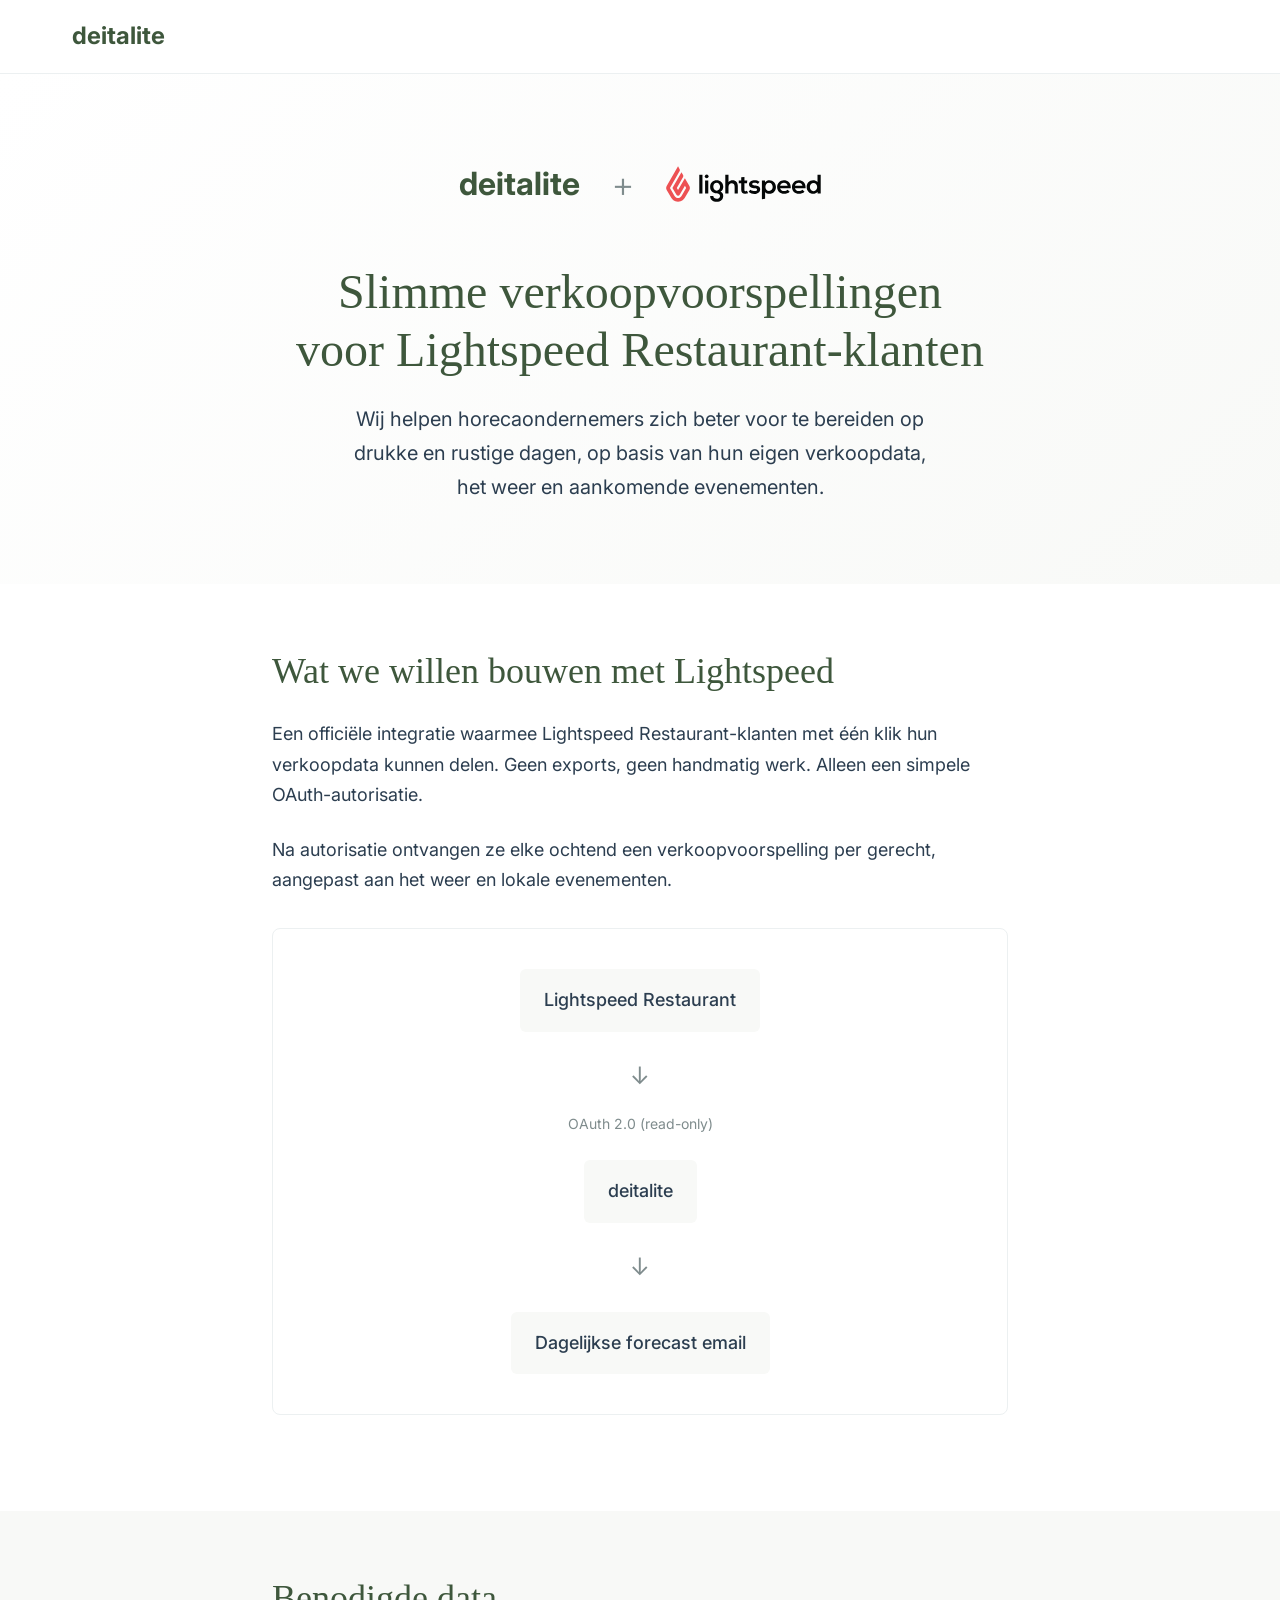
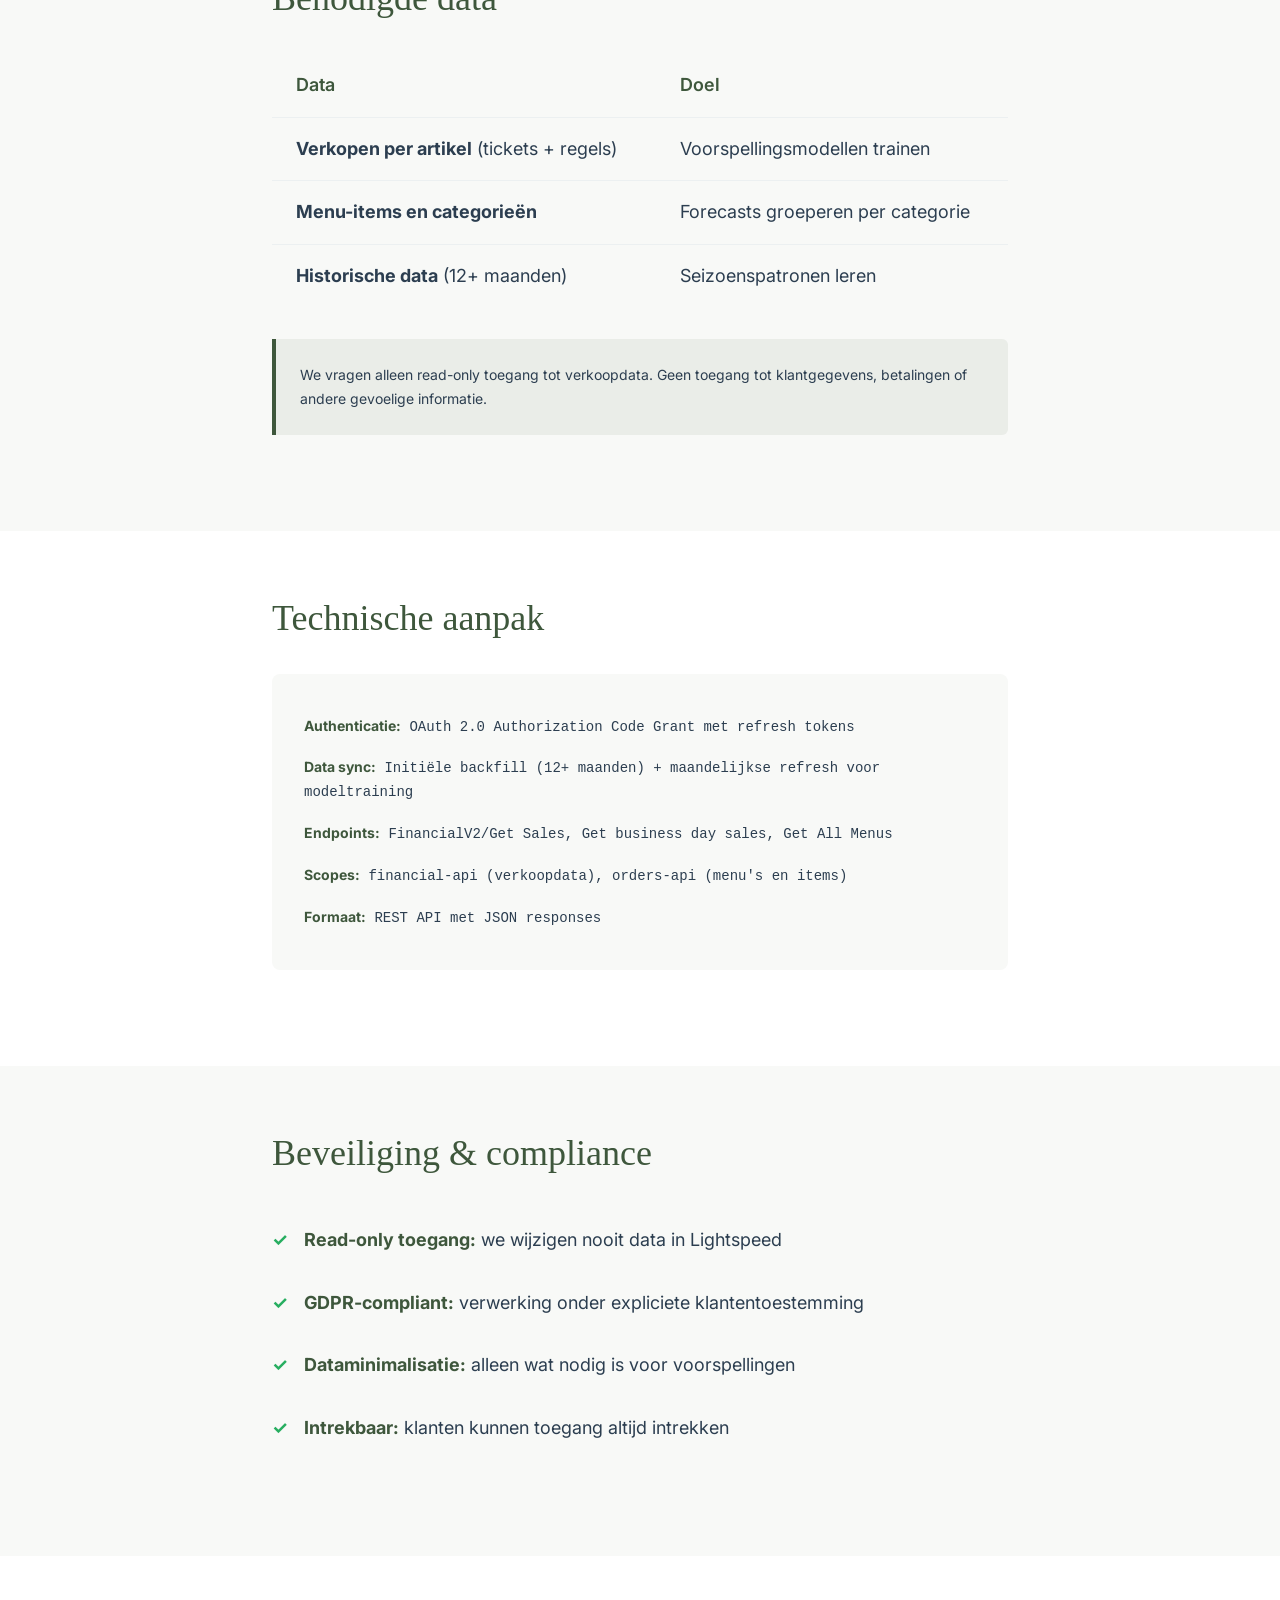
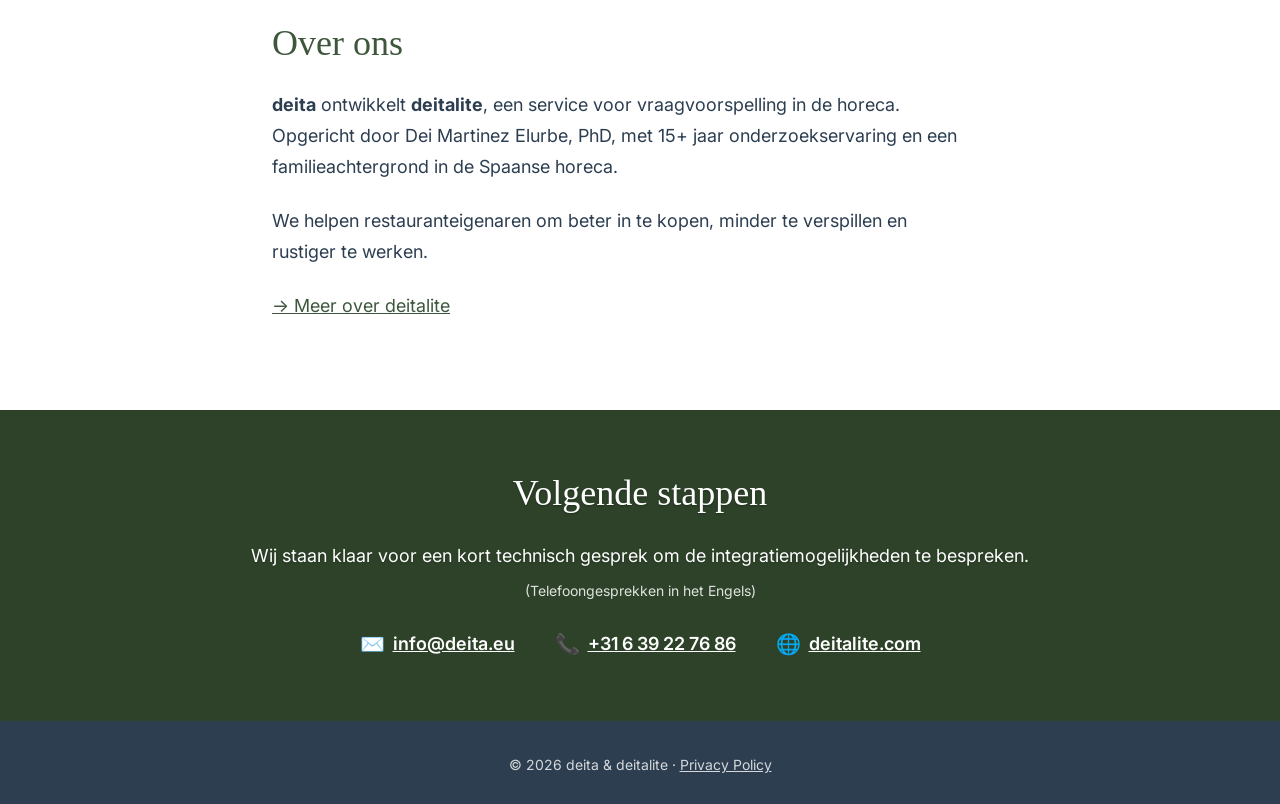
==== partners/lightspeed/index.html @ 1e38c245 "Add Plausible Analytics, remove Google Analytics and cookie banner Replace GA4 with cookie-free Plau" ====
<!DOCTYPE html>
<html lang="nl">
<head>
  <meta charset="UTF-8">
  <meta name="viewport" content="width=device-width, initial-scale=1.0">
  <title>deitalite + Lightspeed | Slimme verkoopvoorspellingen</title>
  <meta name="description" content="deitalite wil een officiële integratie bouwen voor Lightspeed Restaurant-klanten. Dagelijkse verkoopvoorspellingen per gerecht, aangepast aan weer en evenementen.">

  <!-- Open Graph -->
  <meta property="og:title" content="deitalite + Lightspeed | Slimme verkoopvoorspellingen">
  <meta property="og:description" content="Dagelijkse verkoopvoorspellingen voor Lightspeed Restaurant-klanten. Read-only integratie via OAuth 2.0.">
  <meta property="og:url" content="https://deitalite.com/partners/lightspeed">
  <meta property="og:type" content="website">

  <!-- Canonical URL -->
  <link rel="canonical" href="https://deitalite.com/partners/lightspeed">

  <!-- Favicon -->
  <link rel="icon" href="../../assets/images/favicon.ico">

  <!-- Fonts -->
  <link rel="preconnect" href="https://fonts.googleapis.com">
  <link rel="preconnect" href="https://fonts.gstatic.com" crossorigin>
  <link href="https://fonts.googleapis.com/css2?family=Inter:wght@400;600;700&display=swap" rel="stylesheet">

  <!-- Styles -->
  <link rel="stylesheet" href="../../css/main.css">

  <style>
    /* Partner page specific styles */
    .partner-hero {
      background: linear-gradient(135deg, var(--color-white) 0%, var(--color-off-white) 100%);
      padding: var(--spacing-3xl) 0;
      text-align: center;
    }

    .partner-logos {
      display: flex;
      align-items: center;
      justify-content: center;
      gap: var(--spacing-lg);
      margin-bottom: var(--spacing-xl);
      flex-wrap: wrap;
    }

    .partner-logo {
      display: flex;
      align-items: center;
    }

    .partner-logo.deitalite {
      font-size: 32px;
      font-weight: 700;
      color: var(--color-brand-green);
    }

    .partner-logo.lightspeed img {
      height: 36px;
      width: auto;
    }

    .partner-plus {
      font-size: 36px;
      color: var(--color-gray-medium);
      font-weight: 300;
    }

    .partner-hero h1 {
      max-width: 700px;
      margin: 0 auto var(--spacing-md);
    }

    .partner-hero .hero-subheadline {
      max-width: 600px;
      margin: 0 auto;
    }

    /* Partner sections */
    .partner-section {
      padding: var(--spacing-2xl) 0;
    }

    .partner-section:nth-child(even) {
      background-color: var(--color-off-white);
    }

    .partner-section h2 {
      text-align: left;
      margin-bottom: var(--spacing-md);
    }

    .partner-section p {
      margin-bottom: var(--spacing-md);
    }

    /* Flow diagram */
    .flow-diagram {
      background: var(--color-white);
      border: 1px solid var(--color-gray-light);
      border-radius: var(--radius-md);
      padding: var(--spacing-lg);
      margin: var(--spacing-lg) 0;
      text-align: center;
    }

    .flow-step {
      display: inline-flex;
      align-items: center;
      gap: var(--spacing-sm);
      padding: var(--spacing-sm) var(--spacing-md);
      background: var(--color-off-white);
      border-radius: var(--radius-sm);
      font-weight: 500;
      margin: var(--spacing-xs);
    }

    .flow-arrow {
      font-size: 24px;
      color: var(--color-gray-medium);
      display: block;
      margin: var(--spacing-sm) 0;
    }

    /* Data table */
    .data-table {
      width: 100%;
      border-collapse: collapse;
      margin: var(--spacing-lg) 0;
    }

    .data-table th,
    .data-table td {
      padding: var(--spacing-sm) var(--spacing-md);
      text-align: left;
      border-bottom: 1px solid var(--color-gray-light);
    }

    .data-table th {
      background: var(--color-off-white);
      font-weight: 600;
      color: var(--color-brand-green);
    }

    .data-table tr:last-child td {
      border-bottom: none;
    }

    /* Security list */
    .security-list {
      list-style: none;
      padding: 0;
      margin: var(--spacing-lg) 0;
    }

    .security-list li {
      padding: var(--spacing-sm) 0;
      padding-left: var(--spacing-lg);
      position: relative;
    }

    .security-list li::before {
      content: "✓";
      position: absolute;
      left: 0;
      color: var(--color-success);
      font-weight: 700;
    }

    .security-list strong {
      color: var(--color-brand-green);
    }

    /* Tech specs */
    .tech-specs {
      background: var(--color-off-white);
      border-radius: var(--radius-md);
      padding: var(--spacing-lg);
      margin: var(--spacing-lg) 0;
    }

    .tech-specs ul {
      list-style: none;
      padding: 0;
      margin: 0;
    }

    .tech-specs li {
      padding: var(--spacing-xs) 0;
      font-family: 'Monaco', 'Menlo', monospace;
      font-size: var(--font-size-small);
    }

    .tech-specs li strong {
      color: var(--color-brand-green);
      font-family: var(--font-family);
    }

    /* Note box */
    .note-box {
      background: rgba(62, 87, 60, 0.08);
      border-left: 4px solid var(--color-brand-green);
      padding: var(--spacing-md);
      border-radius: 0 var(--radius-sm) var(--radius-sm) 0;
      margin: var(--spacing-lg) 0;
    }

    .note-box p {
      margin: 0;
      font-size: var(--font-size-small);
      color: var(--color-dark-text);
    }

    /* About section */
    .about-text {
      max-width: 700px;
    }

    .about-link {
      color: var(--color-brand-green);
      text-decoration: underline;
    }

    /* Contact section */
    .contact-section {
      background-color: var(--color-brand-green);
      color: #ffffff !important;
      text-align: center;
      padding: var(--spacing-2xl) 0;
    }

    .contact-section h2 {
      color: #ffffff !important;
      text-align: center;
    }

    .contact-section p {
      color: #ffffff !important;
    }

    .contact-details {
      display: flex;
      justify-content: center;
      gap: var(--spacing-xl);
      flex-wrap: wrap;
      margin-top: var(--spacing-lg);
    }

    .contact-item {
      display: flex;
      align-items: center;
      gap: var(--spacing-sm);
      color: #ffffff !important;
      font-size: var(--font-size-body);
      font-weight: 500;
    }

    .contact-item a {
      color: #ffffff !important;
      text-decoration: underline;
      font-weight: 600;
    }

    .contact-icon {
      font-size: 20px;
    }

    /* Simple header for partner pages */
    .partner-header {
      background-color: var(--color-white);
      border-bottom: 1px solid var(--color-gray-light);
      padding: var(--spacing-sm) 0;
    }

    .partner-header .container {
      display: flex;
      justify-content: space-between;
      align-items: center;
    }

    .partner-header .logo {
      font-size: 24px;
      font-weight: 700;
      color: var(--color-brand-green);
      text-decoration: none;
    }

    /* Footer simplified */
    .partner-footer {
      background-color: var(--color-footer-dark);
      color: var(--color-white);
      padding: var(--spacing-lg) 0;
      text-align: center;
    }

    .partner-footer p {
      margin: 0;
      font-size: var(--font-size-small);
      opacity: 0.8;
    }

    .partner-footer a {
      color: var(--color-white);
      text-decoration: underline;
    }

    /* Mobile responsive */
    @media (max-width: 768px) {
      .partner-logos {
        flex-direction: column;
        gap: var(--spacing-sm);
      }

      .partner-plus {
        transform: rotate(90deg);
      }

      .contact-details {
        flex-direction: column;
        gap: var(--spacing-md);
      }

      .data-table {
        font-size: var(--font-size-small);
      }

      .data-table th,
      .data-table td {
        padding: var(--spacing-xs) var(--spacing-sm);
      }
    }
  </style>

  <!-- Privacy-friendly analytics by Plausible -->
  <script async src="https://plausible.io/js/pa-65TSuSNlhsvQWSmN3Vd-s.js"></script>
  <script>
    window.plausible=window.plausible||function(){(plausible.q=plausible.q||[]).push(arguments)},plausible.init=plausible.init||function(i){plausible.o=i||{}};
    plausible.init()
  </script>
</head>
<body>

  <!-- Simple Header -->
  <header class="partner-header">
    <div class="container">
      <a href="https://deitalite.com" class="logo">deitalite</a>
    </div>
  </header>

  <!-- Hero Section -->
  <section class="partner-hero">
    <div class="container">
      <div class="partner-logos">
        <span class="partner-logo deitalite">deitalite</span>
        <span class="partner-plus">+</span>
        <span class="partner-logo lightspeed">
          <img src="lightspeed-logo.svg" alt="Lightspeed" />
        </span>
      </div>
      <h1>Slimme verkoopvoorspellingen voor Lightspeed Restaurant-klanten</h1>
      <p class="hero-subheadline">Wij helpen horecaondernemers zich beter voor te bereiden op drukke en rustige dagen, op basis van hun eigen verkoopdata, het weer en aankomende evenementen.</p>
    </div>
  </section>

  <!-- Section 1: What we want to build -->
  <section class="partner-section">
    <div class="container-narrow" style="text-align: left;">
      <h2>Wat we willen bouwen met Lightspeed</h2>
      <p>Een officiële integratie waarmee Lightspeed Restaurant-klanten met één klik hun verkoopdata kunnen delen. Geen exports, geen handmatig werk. Alleen een simpele OAuth-autorisatie.</p>
      <p>Na autorisatie ontvangen ze elke ochtend een verkoopvoorspelling per gerecht, aangepast aan het weer en lokale evenementen.</p>

      <div class="flow-diagram">
        <div class="flow-step">Lightspeed Restaurant</div>
        <div class="flow-arrow">↓</div>
        <div style="font-size: var(--font-size-small); color: var(--color-gray-medium); margin-bottom: var(--spacing-sm);">OAuth 2.0 (read-only)</div>
        <div class="flow-step">deitalite</div>
        <div class="flow-arrow">↓</div>
        <div class="flow-step">Dagelijkse forecast email</div>
      </div>
    </div>
  </section>

  <!-- Section 2: Data needed -->
  <section class="partner-section">
    <div class="container-narrow" style="text-align: left;">
      <h2>Benodigde data</h2>

      <table class="data-table">
        <thead>
          <tr>
            <th>Data</th>
            <th>Doel</th>
          </tr>
        </thead>
        <tbody>
          <tr>
            <td><strong>Verkopen per artikel</strong> (tickets + regels)</td>
            <td>Voorspellingsmodellen trainen</td>
          </tr>
          <tr>
            <td><strong>Menu-items en categorieën</strong></td>
            <td>Forecasts groeperen per categorie</td>
          </tr>
          <tr>
            <td><strong>Historische data</strong> (12+ maanden)</td>
            <td>Seizoenspatronen leren</td>
          </tr>
        </tbody>
      </table>

      <div class="note-box">
        <p>We vragen alleen read-only toegang tot verkoopdata. Geen toegang tot klantgegevens, betalingen of andere gevoelige informatie.</p>
      </div>
    </div>
  </section>

  <!-- Section 3: Technical specs -->
  <section class="partner-section">
    <div class="container-narrow" style="text-align: left;">
      <h2>Technische aanpak</h2>

      <div class="tech-specs">
        <ul>
          <li><strong>Authenticatie:</strong> OAuth 2.0 Authorization Code Grant met refresh tokens</li>
          <li><strong>Data sync:</strong> Initiële backfill (12+ maanden) + maandelijkse refresh voor modeltraining</li>
          <li><strong>Endpoints:</strong> <code>FinancialV2/Get Sales</code>, <code>Get business day sales</code>, <code>Get All Menus</code></li>
          <li><strong>Scopes:</strong> <code>financial-api</code> (verkoopdata), <code>orders-api</code> (menu's en items)</li>
          <li><strong>Formaat:</strong> REST API met JSON responses</li>
        </ul>
      </div>
    </div>
  </section>

  <!-- Section 4: Security -->
  <section class="partner-section">
    <div class="container-narrow" style="text-align: left;">
      <h2>Beveiliging & compliance</h2>

      <ul class="security-list">
        <li><strong>Read-only toegang:</strong> we wijzigen nooit data in Lightspeed</li>
        <li><strong>GDPR-compliant:</strong> verwerking onder expliciete klantentoestemming</li>
        <li><strong>Dataminimalisatie:</strong> alleen wat nodig is voor voorspellingen</li>
        <li><strong>Intrekbaar:</strong> klanten kunnen toegang altijd intrekken</li>
      </ul>
    </div>
  </section>

  <!-- Section 5: About -->
  <section class="partner-section">
    <div class="container-narrow" style="text-align: left;">
      <h2>Over ons</h2>
      <div class="about-text">
        <p><strong>deita</strong> ontwikkelt <strong>deitalite</strong>, een service voor vraagvoorspelling in de horeca. Opgericht door Dei Martinez Elurbe, PhD, met 15+ jaar onderzoekservaring en een familieachtergrond in de Spaanse horeca.</p>
        <p>We helpen restauranteigenaren om beter in te kopen, minder te verspillen en rustiger te werken.</p>
        <p><a href="https://deitalite.com" class="about-link">→ Meer over deitalite</a></p>
      </div>
    </div>
  </section>

  <!-- Section 6: Contact CTA -->
  <section style="background-color: #2d4229; padding: 60px 0; text-align: center;">
    <div class="container">
      <h2 style="color: white; text-shadow: 0 1px 2px rgba(0,0,0,0.3);">Volgende stappen</h2>
      <p style="color: white; text-shadow: 0 1px 2px rgba(0,0,0,0.2);">Wij staan klaar voor een kort technisch gesprek om de integratiemogelijkheden te bespreken.</p>
      <p style="color: rgba(255,255,255,0.85); font-size: 14px; margin-top: 8px;">(Telefoongesprekken in het Engels)</p>

      <div style="display: flex; justify-content: center; gap: 40px; flex-wrap: wrap; margin-top: 24px;">
        <div style="display: flex; align-items: center; gap: 8px;">
          <span style="font-size: 20px;">✉️</span>
          <a href="mailto:info@deita.eu" style="color: white; text-decoration: underline; font-weight: 600;">info@deita.eu</a>
        </div>
        <div style="display: flex; align-items: center; gap: 8px;">
          <span style="font-size: 20px;">📞</span>
          <a href="tel:+31639227686" style="color: white; text-decoration: underline; font-weight: 600;">+31 6 39 22 76 86</a>
        </div>
        <div style="display: flex; align-items: center; gap: 8px;">
          <span style="font-size: 20px;">🌐</span>
          <a href="https://deitalite.com" style="color: white; text-decoration: underline; font-weight: 600;">deitalite.com</a>
        </div>
      </div>
    </div>
  </section>

  <!-- Simple Footer -->
  <footer class="partner-footer">
    <div class="container">
      <p>&copy; 2026 deita & deitalite · <a href="https://deitalite.com/privacy.html">Privacy Policy</a></p>
    </div>
  </footer>

  <!-- Cloudflare Web Analytics --><script defer src='https://static.cloudflareinsights.com/beacon.min.js' data-cf-beacon='{"token": "adcffdc99c6c44a7838d795c1246704c"}'></script><!-- End Cloudflare Web Analytics -->
</body>
</html>
---- css/main.css ----
/* ===================================
   Deitalite Landing Page Styles
   ================================= */

/* 1. CSS Variables (Design Tokens) */
:root {
  /* Colors */
  --color-brand-green: #3e573c;
  --color-brand-green-light: rgba(62, 87, 60, 0.08);
  --color-accent-gold: #c9a961;
  --color-accent-gold-light: rgba(201, 169, 97, 0.12);
  --color-white: #ffffff;
  --color-off-white: #f8f9f7;
  --color-success: #27AE60;
  --color-orange: #e67e22;
  --color-blue: #3498DB;
  --color-dark-text: #2c3e50;
  --color-gray-medium: #7f8c8d;
  --color-gray-light: #ecf0f1;
  --color-footer-dark: #2c3e50;

  /* Typography */
  --font-family: 'Inter', 'Helvetica Neue', Arial, sans-serif;
  --font-family-serif: 'Playfair Display', Georgia, serif;
  --font-size-h1: 48px;
  --font-size-h2: 36px;
  --font-size-h3: 24px;
  --font-size-body: 18px;
  --font-size-body-large: 20px;
  --font-size-small: 14px;

  /* Spacing */
  --spacing-xs: 8px;
  --spacing-sm: 16px;
  --spacing-md: 24px;
  --spacing-lg: 32px;
  --spacing-xl: 48px;
  --spacing-2xl: 64px;
  --spacing-3xl: 80px;

  /* Layout */
  --container-max-width: 1200px;
  --container-narrow: 800px;

  /* Border radius */
  --radius-sm: 6px;
  --radius-md: 8px;

  /* Shadows */
  --shadow-card: 0 2px 8px rgba(0,0,0,0.08);
  --shadow-button: 0 4px 12px rgba(62, 87, 60, 0.25);
}

/* 2. CSS Reset */
*, *::before, *::after {
  box-sizing: border-box;
  margin: 0;
  padding: 0;
}

html {
  scroll-behavior: smooth;
}

body {
  font-family: var(--font-family);
  font-size: var(--font-size-body);
  line-height: 1.7;
  color: var(--color-dark-text);
  background-color: var(--color-white);
}

img {
  max-width: 100%;
  height: auto;
  display: block;
}

a {
  text-decoration: none;
  color: inherit;
}

ul {
  list-style: none;
}

/* 3. Typography */
h1, h2, h3, h4 {
  line-height: 1.3;
  font-weight: 700;
  color: var(--color-brand-green);
}

h1, h2 {
  font-family: var(--font-family-serif);
  font-weight: 400;
}

h1 {
  font-size: var(--font-size-h1);
  line-height: 1.2;
}

h2 {
  font-size: var(--font-size-h2);
  margin-bottom: var(--spacing-md);
  text-align: center;
}

h3 {
  font-size: var(--font-size-h3);
  margin-bottom: var(--spacing-sm);
}

/* 4. Layout Utilities */
.container {
  max-width: var(--container-max-width);
  margin: 0 auto;
  padding: 0 var(--spacing-lg);
}

.container-narrow {
  max-width: var(--container-narrow);
  margin: 0 auto;
  padding: 0 var(--spacing-lg);
  text-align: center;
}

section {
  padding: var(--spacing-3xl) 0;
}

section:nth-child(even) {
  background-color: var(--color-off-white);
}

/* 5. Buttons */
.btn-primary {
  display: inline-block;
  background-color: var(--color-brand-green);
  color: var(--color-white);
  font-size: var(--font-size-body);
  font-weight: 600;
  padding: var(--spacing-sm) var(--spacing-lg);
  border-radius: var(--radius-sm);
  border: none;
  cursor: pointer;
  box-shadow: var(--shadow-button);
  transition: all 0.3s ease;
}

.btn-primary:hover {
  background-color: #2e4329;
  transform: scale(1.02);
}

.btn-secondary {
  display: inline-block;
  background-color: var(--color-gray-light);
  color: var(--color-dark-text);
  font-size: var(--font-size-body);
  font-weight: 600;
  padding: 14px 28px;
  border-radius: var(--radius-md);
  text-decoration: none;
  cursor: pointer;
  border: 2px solid var(--color-gray-medium);
  transition: all 0.3s ease;
}

.btn-secondary:hover {
  background-color: var(--color-white);
  border-color: var(--color-brand-green);
  color: var(--color-brand-green);
  transform: scale(1.02);
}

.btn-large {
  font-size: 20px;
  padding: 18px 36px;
}

.btn-xlarge {
  font-size: 22px;
  padding: 20px 40px;
}

/* 6. Header (Sticky) */
#header {
  position: sticky;
  top: 0;
  background-color: var(--color-white);
  border-bottom: 1px solid var(--color-gray-light);
  padding: var(--spacing-sm) 0;
  z-index: 1000;
}

#header .container {
  display: flex;
  justify-content: space-between;
  align-items: center;
}

.logo {
  font-size: 24px;
  font-weight: 700;
  color: var(--color-brand-green);
  display: flex;
  align-items: center;
  gap: 8px;
}

.logo-icon {
  height: 42px;
  width: auto;
}

/* 6.5. Header Right Section (Language + CTA) */
.header-right {
  display: flex;
  align-items: center;
  gap: var(--spacing-sm);
}

.header-link {
  color: var(--color-gray-medium);
  font-size: var(--font-size-small);
  font-weight: 500;
  text-decoration: none;
  padding: 8px 12px;
  border-radius: var(--radius-sm);
  transition: color 0.2s ease, background-color 0.2s ease;
}

.header-link:hover {
  color: var(--color-brand-green);
  background-color: var(--color-off-white);
}

/* Start page specific styles */
#start-hero .hero-subheadline {
  margin-top: var(--spacing-md);
  margin-bottom: var(--spacing-md);
  color: var(--color-gray-medium);
  font-size: var(--font-size-body-large);
}

.start-badge {
  display: inline-block;
  margin-top: var(--spacing-sm);
  padding: 6px 12px;
  border-radius: 999px;
  background-color: var(--color-gray-light);
  color: var(--color-dark-text);
  font-size: var(--font-size-small);
}

.start-grid {
  display: grid;
  grid-template-columns: repeat(2, minmax(0, 1fr));
  gap: var(--spacing-lg);
  align-items: flex-start;
}

.start-card {
  background-color: var(--color-white);
  border-radius: var(--radius-md);
  padding: var(--spacing-lg);
  box-shadow: var(--shadow-card);
  text-align: left;
}

.start-card h2 {
  text-align: left;
  margin-bottom: var(--spacing-sm);
}

.start-list {
  list-style: disc;
  padding-left: var(--spacing-lg);
  color: var(--color-dark-text);
}

.start-list li {
  margin-bottom: var(--spacing-sm);
}

#start-steps .steps-grid {
  margin-top: var(--spacing-lg);
}

.start-note {
  margin-top: var(--spacing-lg);
  color: var(--color-gray-medium);
}

#start-steps .hero-cta-buttons {
  justify-content: center;
  margin-top: var(--spacing-lg);
}

/* Cookie / consent banner */
.cookie-banner {
  position: fixed;
  bottom: 0;
  left: 0;
  right: 0;
  background-color: var(--color-white);
  border-top: 1px solid var(--color-gray-light);
  box-shadow: 0 -2px 8px rgba(0,0,0,0.05);
  padding: var(--spacing-sm) 0;
  z-index: 2000;
  display: none;
}

.cookie-banner.visible {
  display: block;
}

.cookie-banner-inner {
  display: flex;
  align-items: center;
  justify-content: space-between;
  gap: var(--spacing-md);
  flex-wrap: wrap;
}

.cookie-message {
  font-size: var(--font-size-small);
  color: var(--color-gray-medium);
  text-align: left;
}

.cookie-message a {
  color: var(--color-blue);
  text-decoration: underline;
}

.cookie-actions {
  display: flex;
  gap: var(--spacing-sm);
  flex-wrap: wrap;
}

.btn-small {
  font-size: var(--font-size-small);
  padding: 8px 16px;
}

@media (max-width: 768px) {
  .cookie-banner-inner {
    align-items: flex-start;
  }
}

@media (max-width: 768px) {
  .start-grid {
    grid-template-columns: 1fr;
  }
}

/* Language Selector */
.language-selector {
  position: relative;
  display: inline-block;
}

.lang-button {
  display: flex;
  align-items: center;
  gap: 6px;
  padding: 8px 12px;
  background-color: transparent;
  border: 1px solid var(--color-gray-light);
  border-radius: var(--radius-sm);
  cursor: pointer;
  font-family: var(--font-family);
  font-size: var(--font-size-small);
  color: var(--color-dark-text);
  transition: all 0.2s ease;
}

.lang-button:hover {
  border-color: var(--color-brand-green);
  background-color: var(--color-off-white);
}

.lang-icon {
  width: 18px;
  height: 18px;
  color: var(--color-gray-medium);
}

.chevron-icon {
  width: 16px;
  height: 16px;
  color: var(--color-gray-medium);
  transition: transform 0.2s ease;
}

.language-selector.open .chevron-icon {
  transform: rotate(180deg);
}

#current-lang {
  font-weight: 500;
}

/* Language Dropdown */
.lang-dropdown {
  position: absolute;
  top: calc(100% + 8px);
  right: 0;
  background-color: var(--color-white);
  border: 1px solid var(--color-gray-light);
  border-radius: var(--radius-md);
  box-shadow: var(--shadow-card);
  min-width: 180px;
  opacity: 0;
  visibility: hidden;
  transform: translateY(-10px);
  transition: all 0.2s ease;
  z-index: 1001;
}

.language-selector.open .lang-dropdown {
  opacity: 1;
  visibility: visible;
  transform: translateY(0);
}

.lang-option {
  display: flex;
  align-items: center;
  gap: 10px;
  padding: 12px 16px;
  cursor: pointer;
  transition: background-color 0.2s ease;
  font-size: var(--font-size-small);
}

.lang-option:first-child {
  border-radius: var(--radius-md) var(--radius-md) 0 0;
}

.lang-option:last-child {
  border-radius: 0 0 var(--radius-md) var(--radius-md);
}

.lang-option:hover {
  background-color: var(--color-off-white);
}

.lang-option.active {
  background-color: var(--color-off-white);
  font-weight: 600;
  color: var(--color-brand-green);
}

.lang-flag {
  font-size: 20px;
  line-height: 1;
}

.lang-name {
  flex: 1;
}

/* Mobile adjustments for language selector */
@media (max-width: 768px) {
  .header-right {
    gap: 8px;
  }

  .header-link {
    display: none;
  }

  .lang-button {
    padding: 6px 10px;
    font-size: 12px;
  }

  .lang-icon {
    width: 16px;
    height: 16px;
  }

  #current-lang {
    display: none;
  }

  .lang-dropdown {
    right: 0;
    left: auto;
  }
}

/* Proof section */
.proof-subtitle {
  text-align: center;
  color: var(--color-gray-medium);
  margin-bottom: var(--spacing-xl);
}

.proof-callouts {
  display: grid;
  grid-template-columns: repeat(3, 1fr);
  gap: var(--spacing-lg);
  margin-top: var(--spacing-xl);
}

.proof-callout {
  text-align: center;
}

.proof-callout-icon {
  font-size: 32px;
  margin-bottom: var(--spacing-xs);
}

.proof-callout h4 {
  margin-bottom: var(--spacing-xs);
}

.proof-callout p {
  color: var(--color-gray-medium);
  font-size: var(--font-size-small);
  text-align: left;
}

.demo-form-container {
  margin-top: var(--spacing-xl);
  text-align: center;
}

.demo-form-title {
  margin-bottom: var(--spacing-sm);
  color: var(--color-dark-text);
  font-weight: 600;
}

.demo-form-subtitle {
  margin-bottom: var(--spacing-md);
  color: var(--color-gray-medium);
  font-size: var(--font-size-small);
}

.demo-form {
  display: flex;
  gap: var(--spacing-sm);
  justify-content: center;
  flex-wrap: wrap;
  max-width: 500px;
  margin: 0 auto;
}

.demo-form-input {
  flex: 1;
  min-width: 250px;
  padding: 14px 18px;
  border: 2px solid var(--color-gray-light);
  border-radius: var(--radius-md);
  font-size: var(--font-size-body);
  font-family: var(--font-family);
}

.demo-form-message {
  text-align: center;
  max-width: 500px;
  margin: 0 auto;
}

.demo-form-message p {
  color: var(--color-brand-green);
  font-weight: 600;
}

/* 7. USP Banner */
#usp-banner {
  background-color: var(--color-brand-green);
  color: var(--color-white);
  padding: var(--spacing-sm) 0;
  border-bottom: 2px solid rgba(0, 0, 0, 0.1);
}

.usp-items {
  display: flex;
  justify-content: center;
  align-items: center;
  gap: var(--spacing-xl);
  flex-wrap: wrap;
}

.usp-item {
  display: flex;
  align-items: center;
  gap: var(--spacing-xs);
  font-size: var(--font-size-small);
  font-weight: 500;
}

.usp-icon {
  font-size: 16px;
  color: var(--color-white);
}

/* 8. Hero Section */
#hero {
  background: linear-gradient(135deg, var(--color-white) 0%, #f3f6f2 50%, var(--color-off-white) 100%);
  padding: var(--spacing-2xl) 0;
}

#hero .container {
  display: flex;
  flex-direction: row;
  align-items: flex-start;
  gap: var(--spacing-2xl);
}

.hero-content {
  flex: 1;
  max-width: 540px;
}

.hero-visual {
  flex: 0 0 auto;
  width: 420px;
}

.hero-content h1 {
  margin-bottom: var(--spacing-md);
}

.hero-subheadline {
  font-size: var(--font-size-body-large);
  margin-bottom: var(--spacing-lg);
  color: var(--color-dark-text);
}

.hero-benefits {
  list-style: none;
  margin: var(--spacing-lg) 0;
  padding: 0;
}

.hero-benefits li {
  font-size: var(--font-size-body);
  color: var(--color-dark-text);
  margin-bottom: var(--spacing-sm);
  padding-left: var(--spacing-lg);
  position: relative;
}

.hero-benefits li::before {
  content: "✓";
  position: absolute;
  left: 0;
  color: var(--color-success);
  font-weight: 700;
  font-size: 20px;
}

.hero-cta-buttons {
  display: flex;
  gap: var(--spacing-md);
  margin-bottom: var(--spacing-sm);
}

.hero-trust-signal {
  font-size: var(--font-size-small);
  color: var(--color-gray-medium);
  margin-top: var(--spacing-sm);
  background-color: var(--color-accent-gold-light);
  padding: var(--spacing-xs) var(--spacing-sm);
  border-radius: var(--radius-sm);
  display: inline-block;
}

.hero-visual img {
  border-radius: var(--radius-md);
  box-shadow: var(--shadow-card);
  width: 100%;
  max-width: 900px;
}

/* Email Mockup Component */
.email-mockup {
  max-width: 420px;
  font-family: -apple-system, BlinkMacSystemFont, 'Segoe UI', Roboto, Helvetica, Arial, sans-serif;
}

/* Center mockup in proof section, not in hero */
#proof .email-mockup {
  margin: 0 auto;
}

/* Compact mockup for hero */
.email-mockup-compact {
  position: relative;
}

.email-mockup .email-card {
  background: #ffffff;
  border-radius: 16px;
  overflow: hidden;
  box-shadow: 0 25px 50px -12px rgba(0, 0, 0, 0.25);
}

.email-mockup .em-header {
  background: linear-gradient(135deg, #3e573c 0%, #4a6848 100%);
  padding: 16px 20px;
  text-align: center;
}

.email-mockup .em-header h2 {
  font-family: var(--font-family);
  color: #ffffff;
  font-size: 18px;
  font-weight: 600;
  margin: 0 0 4px 0;
}

.email-mockup .em-header .em-date {
  color: rgba(255,255,255,0.85);
  font-size: 12px;
}

/* Forecast Section */
.email-mockup .em-forecast {
  padding: 16px 14px;
  border-bottom: 1px solid #eee;
}

.email-mockup .em-forecast-hint {
  font-size: 9px;
  color: #94a3b8;
  text-align: center;
  margin-bottom: 10px;
}

.email-mockup .em-forecast-grid {
  display: grid;
  grid-template-columns: 1fr 1fr;
  gap: 10px;
}

.email-mockup .em-today {
  background: linear-gradient(135deg, #dcfce7 0%, #bbf7d0 100%);
  border-radius: 10px;
  padding: 14px;
}

.email-mockup .em-label {
  font-size: 10px;
  text-transform: uppercase;
  letter-spacing: 0.8px;
  color: #166534;
  opacity: 0.7;
  margin-bottom: 4px;
}

.email-mockup .em-status {
  font-size: 16px;
  font-weight: 700;
  color: #166534;
  margin-bottom: 2px;
}

.email-mockup .em-amount {
  font-size: 12px;
  color: #166534;
  margin-bottom: 2px;
}

.email-mockup .em-pct {
  font-size: 10px;
  color: #166534;
  opacity: 0.7;
  margin-bottom: 8px;
}

.email-mockup .em-weather {
  display: flex;
  align-items: center;
  gap: 5px;
  font-size: 11px;
  color: #166534;
}

.email-mockup .em-weather-icon {
  font-size: 16px;
}

.email-mockup .em-rain-badge {
  display: inline-block;
  padding: 2px 6px;
  background: rgba(255,255,255,0.6);
  color: #166534;
  font-size: 9px;
  border-radius: 8px;
  margin-left: 4px;
}

.email-mockup .em-event {
  margin-top: 6px;
  font-size: 10px;
  color: #166534;
  opacity: 0.9;
}

.email-mockup .em-secondary {
  display: flex;
  flex-direction: column;
  gap: 6px;
}

.email-mockup .em-small {
  background: #f8fafc;
  border-radius: 8px;
  padding: 10px;
}

.email-mockup .em-small .em-label {
  color: #64748b;
  font-size: 9px;
  margin-bottom: 3px;
}

.email-mockup .em-small .em-status {
  font-size: 13px;
  font-weight: 600;
  color: #334155;
  margin-bottom: 2px;
}

.email-mockup .em-small .em-pct {
  font-size: 10px;
  color: #64748b;
}

.email-mockup .em-small .em-weather {
  color: #64748b;
  font-size: 10px;
  margin-top: 5px;
}

.email-mockup .em-small .em-rain-badge {
  background: #e2e8f0;
  color: #64748b;
}

/* Prep Section */
.email-mockup .em-prep {
  padding: 16px 14px;
  border-bottom: 1px solid #eee;
}

.email-mockup .em-section-title {
  font-size: 11px;
  text-transform: uppercase;
  letter-spacing: 0.8px;
  color: #888;
  margin-bottom: 3px;
}

.email-mockup .em-section-hint {
  font-size: 9px;
  color: #94a3b8;
  margin-bottom: 12px;
}

.email-mockup .em-swatch {
  display: inline-block;
  width: 10px;
  height: 10px;
  border-radius: 2px;
  vertical-align: middle;
}

.email-mockup .em-table {
  width: 100%;
  border-collapse: collapse;
}

.email-mockup .em-cat {
  padding: 6px 0 5px 0;
  border-bottom: 2px solid #e2e8f0;
  font-size: 11px;
  font-weight: 600;
  color: #475569;
}

.email-mockup .em-thead {
  background: #f8fafc;
}

.email-mockup .em-thead td {
  padding: 5px 3px;
  font-size: 9px;
  text-transform: uppercase;
  letter-spacing: 0.4px;
  color: #94a3b8;
  text-align: center;
}

.email-mockup .em-thead td:first-child {
  text-align: left;
  padding-left: 0;
}

.email-mockup .em-thead .em-today-col {
  color: #64748b;
  font-weight: 600;
}

.email-mockup .em-row td {
  padding: 3px;
  border-bottom: 1px solid #f1f5f9;
  font-size: 11px;
}

.email-mockup .em-row td:first-child {
  color: #334155;
  padding-left: 0;
}

.email-mockup .em-row td:not(:first-child) {
  text-align: center;
  white-space: nowrap;
}

.email-mockup .em-cell {
  border-radius: 5px;
  padding: 5px 3px;
}

.email-mockup .em-cell-up {
  background-color: #dcfce7;
}

.email-mockup .em-cell-down {
  background-color: #fee2e2;
}

.email-mockup .em-qty {
  font-weight: 700;
  font-size: 12px;
}

.email-mockup .em-qty-up { color: #166534; }
.email-mockup .em-qty-down { color: #991b1b; }
.email-mockup .em-qty-normal { color: #1e293b; }

.email-mockup .em-range {
  font-size: 9px;
  opacity: 0.7;
}

.email-mockup .em-qty-other {
  font-weight: 500;
  font-size: 11px;
}

.email-mockup .em-qty-other-up { color: #166534; }
.email-mockup .em-qty-other-down { color: #991b1b; }
.email-mockup .em-qty-other-normal { color: #64748b; }

.email-mockup .em-range-light {
  font-size: 8px;
  opacity: 0.6;
}

/* Week Section */
.email-mockup .em-week {
  padding: 14px;
  border-bottom: 1px solid #eee;
}

.email-mockup .em-week-grid {
  display: grid;
  grid-template-columns: repeat(4, 1fr);
  gap: 3px;
  text-align: center;
}

.email-mockup .em-week-day {
  padding: 6px 3px;
}

.email-mockup .em-day-name {
  font-size: 10px;
  color: #888;
  margin-bottom: 3px;
}

.email-mockup .em-day-weather {
  font-size: 14px;
  margin-bottom: 2px;
}

.email-mockup .em-day-temp {
  font-size: 8px;
  color: #666;
  margin-bottom: 2px;
}

.email-mockup .em-day-rain {
  display: inline-block;
  padding: 1px 4px;
  font-size: 7px;
  border-radius: 5px;
  margin-bottom: 3px;
}

.email-mockup .em-day-pct {
  font-size: 11px;
  font-weight: 600;
}

.email-mockup .em-day-pct.up { color: #22c55e; }
.email-mockup .em-day-pct.down { color: #ef4444; }
.email-mockup .em-day-pct.normal { color: #64748b; }

.email-mockup .em-day-event {
  font-size: 8px;
  margin-top: 2px;
}

/* Looking Ahead Section */
.email-mockup .em-lookahead {
  padding: 14px;
  border-bottom: 1px solid #eee;
}

.email-mockup .em-la-week {
  margin-bottom: 10px;
}

.email-mockup .em-la-week:last-child {
  margin-bottom: 0;
}

.email-mockup .em-la-week-label {
  font-size: 9px;
  font-weight: 600;
  color: #666;
  margin-bottom: 4px;
}

.email-mockup .em-la-event {
  font-size: 10px;
  color: #475569;
  margin-bottom: 2px;
  padding-left: 3px;
}

/* Footer */
.email-mockup .em-footer {
  padding: 12px;
  text-align: center;
  background: #fafafa;
}

.email-mockup .em-footer p {
  font-size: 10px;
  color: #999;
  margin: 0;
}

.email-mockup .em-footer a {
  color: #3e573c;
  text-decoration: none;
}

/* 8. Problem Section (Dark statement) */
#problem {
  background: linear-gradient(170deg, #162916 0%, #1e3320 30%, #263f26 55%, #1a2e1a 100%);
  position: relative;
}

#problem::before {
  content: '';
  position: absolute;
  top: 0;
  left: 0;
  right: 0;
  bottom: 0;
  background: radial-gradient(ellipse at 30% 50%, rgba(62, 87, 60, 0.3) 0%, transparent 70%);
  pointer-events: none;
}

#problem .container-narrow {
  position: relative;
  z-index: 1;
}

#problem h2 {
  color: var(--color-white);
}

#problem p {
  color: rgba(255, 255, 255, 0.85);
}

.problem-list {
  list-style: disc;
  padding-left: var(--spacing-lg);
  margin: var(--spacing-md) 0;
  text-align: left;
}

.problem-list li {
  margin-bottom: var(--spacing-sm);
}

.section-cta {
  text-align: center;
  margin-top: var(--spacing-lg);
}

/* 9. How It Works Section */
#how-it-works {
  background-color: var(--color-off-white);
}

.how-subtitle {
  font-size: var(--font-size-body);
  color: var(--color-gray-medium);
  text-align: center;
  margin-top: var(--spacing-sm);
  margin-bottom: 0;
}

.steps-grid {
  display: grid;
  grid-template-columns: repeat(3, 1fr);
  gap: var(--spacing-lg);
  margin-top: var(--spacing-xl);
  align-items: start;
}

.step-card {
  background-color: var(--color-white);
  border: 1px solid var(--color-gray-light);
  border-radius: var(--radius-md);
  padding: var(--spacing-lg);
  box-shadow: var(--shadow-card);
  transition: transform 0.3s ease, box-shadow 0.3s ease;
  text-align: center;
}

.step-card:hover {
  transform: translateY(-4px);
  box-shadow: 0 4px 16px rgba(0,0,0,0.12);
}

.step-number {
  width: 48px;
  height: 48px;
  background-color: var(--color-accent-gold);
  color: var(--color-white);
  font-size: 24px;
  font-weight: 700;
  border-radius: 50%;
  display: flex;
  align-items: center;
  justify-content: center;
  margin: 0 auto var(--spacing-sm);
}

.step-icon {
  width: 48px;
  height: 48px;
  margin: 0 auto var(--spacing-sm);
  color: var(--color-brand-green);
}

.step-icon svg {
  width: 100%;
  height: 100%;
}

/* 10. Features Section */
#features {
  background-color: var(--color-white);
}

.feature-category {
  margin-top: var(--spacing-2xl);
}

.feature-category:first-of-type {
  margin-top: var(--spacing-xl);
}

.category-title {
  font-size: var(--font-size-h3);
  color: var(--color-brand-green);
  text-align: center;
  margin-bottom: var(--spacing-md);
  font-weight: 600;
  text-transform: capitalize;
}

.features-grid {
  display: grid;
  grid-template-columns: repeat(2, 1fr);
  gap: var(--spacing-lg);
  margin-top: var(--spacing-lg);
}

.feature-card {
  background-color: var(--color-white);
  border: 1px solid var(--color-gray-light);
  border-radius: var(--radius-md);
  padding: var(--spacing-lg);
  box-shadow: var(--shadow-card);
  transition: transform 0.3s ease, box-shadow 0.3s ease;
}

.feature-card:hover {
  transform: translateY(-4px);
  box-shadow: 0 4px 16px rgba(0,0,0,0.12);
}

.feature-icon {
  width: 48px;
  height: 48px;
  background-color: rgba(62, 87, 60, 0.1);
  border-radius: 50%;
  display: flex;
  align-items: center;
  justify-content: center;
  margin-bottom: var(--spacing-sm);
  color: var(--color-brand-green);
  padding: 10px;
}

.feature-icon svg {
  width: 28px;
  height: 28px;
}

.feature-card p {
  font-size: 16px;
  line-height: 1.6;
}

/* 11. ROI Section */
#roi {
  background: linear-gradient(135deg, rgba(62, 87, 60, 0.05) 0%, var(--color-off-white) 100%);
}

.roi-subtitle {
  text-align: center;
  font-size: var(--font-size-body-large);
  margin-bottom: var(--spacing-xl);
  color: var(--color-dark-text);
}

.stats-grid {
  display: grid;
  grid-template-columns: repeat(3, 1fr);
  gap: var(--spacing-lg);
  margin-bottom: var(--spacing-xl);
}

.stat-card {
  background-color: var(--color-white);
  border: 1px solid var(--color-gray-light);
  border-left: 4px solid var(--color-accent-gold);
  border-radius: var(--radius-md);
  padding: var(--spacing-lg);
  box-shadow: var(--shadow-card);
  transition: transform 0.3s ease, box-shadow 0.3s ease;
}

.stat-card:hover {
  transform: translateY(-4px);
  box-shadow: 0 4px 16px rgba(0,0,0,0.12);
}

.stat-icon {
  width: 48px;
  height: 48px;
  color: var(--color-success);
  margin-bottom: var(--spacing-sm);
}

.stat-icon svg {
  width: 100%;
  height: 100%;
}

.stat-number-inline {
  display: block;
  font-size: 48px;
  font-weight: 700;
  color: var(--color-accent-gold);
  margin-bottom: var(--spacing-xs);
}

.stat-card h3 {
  text-align: left;
  margin-bottom: var(--spacing-md);
}

.roi-example-label {
  text-align: center;
  font-size: var(--font-size-small);
  font-weight: 600;
  color: var(--color-gray-medium);
  text-transform: uppercase;
  letter-spacing: 1px;
  margin-bottom: var(--spacing-xs);
  margin-top: var(--spacing-lg);
}

.roi-example {
  text-align: center;
  font-size: var(--font-size-body-large);
  font-weight: 600;
  color: var(--color-brand-green);
}

/* 12. Pricing Section */
#pricing {
  background-color: var(--color-white);
}

.pricing-subtitle {
  text-align: center;
  color: var(--color-gray-medium);
  margin-bottom: var(--spacing-lg);
}

.pricing-table-container {
  max-width: 700px;
  margin: 0 auto;
  overflow-x: auto;
}

.pricing-table {
  width: 100%;
  border-collapse: collapse;
  margin-bottom: var(--spacing-md);
}

.pricing-table th,
.pricing-table td {
  padding: var(--spacing-sm) var(--spacing-md);
  text-align: left;
  border-bottom: 1px solid var(--color-gray-light);
}

.pricing-table th {
  font-weight: 600;
  color: var(--color-gray-medium);
  font-size: var(--font-size-small);
  text-transform: uppercase;
  letter-spacing: 0.5px;
}

.pricing-table td {
  font-size: var(--font-size-body);
}

.pricing-table td:nth-child(2) {
  font-weight: 600;
  color: var(--color-brand-green);
}

.pricing-row-highlight {
  background-color: var(--color-brand-green-light);
  border-left: 3px solid var(--color-accent-gold);
}

.pricing-row-highlight td {
  font-weight: 600;
}

.pricing-note {
  text-align: center;
  color: var(--color-gray-medium);
  font-size: var(--font-size-small);
  margin-top: var(--spacing-sm);
}

.pricing-vat {
  text-align: center;
  color: var(--color-gray-medium);
  font-size: var(--font-size-small);
  margin-top: var(--spacing-xs);
}

.pricing-regions {
  text-align: center;
  color: var(--color-gray-medium);
  font-size: var(--font-size-small);
  margin-top: var(--spacing-sm);
}

.integration-badge {
  display: flex;
  align-items: center;
  justify-content: center;
  gap: var(--spacing-sm);
  margin-top: var(--spacing-lg);
  padding: var(--spacing-sm) var(--spacing-md);
  background-color: var(--color-off-white);
  border: 1px solid var(--color-gray-light);
  border-left: 3px solid var(--color-accent-gold);
  border-radius: var(--radius-md);
  max-width: 300px;
  margin-left: auto;
  margin-right: auto;
}

.integration-label {
  font-size: var(--font-size-small);
  color: var(--color-gray-medium);
  margin: 0;
}

.integration-logo {
  height: 24px;
  width: auto;
}

/* 13. FAQ Section */
#faq {
  background-color: var(--color-off-white);
}

.faq-grid {
  display: grid;
  grid-template-columns: repeat(2, 1fr);
  gap: var(--spacing-lg);
  margin-top: var(--spacing-xl);
}

.faq-item {
  text-align: left;
  border: 1px solid var(--color-gray-light);
  border-radius: var(--radius-md);
  padding: var(--spacing-md);
  background-color: white;
  transition: border-color 0.3s ease, box-shadow 0.3s ease;
}

.faq-item:hover {
  border-color: var(--color-brand-green);
  box-shadow: 0 2px 8px rgba(0,0,0,0.08);
}

.faq-question {
  width: 100%;
  background: none;
  border: none;
  padding: 0;
  cursor: pointer;
  display: flex;
  justify-content: space-between;
  align-items: flex-start;
  text-align: left;
  gap: var(--spacing-md);
}

.faq-question h3 {
  color: var(--color-brand-green);
  margin: 0;
  flex: 1;
}

.faq-icon {
  font-size: 24px;
  font-weight: 300;
  color: var(--color-brand-green);
  transition: transform 0.3s ease;
  flex-shrink: 0;
}

.faq-item.active .faq-icon {
  transform: rotate(45deg);
}

.faq-answer {
  max-height: 0;
  overflow: hidden;
  transition: max-height 0.3s ease;
}

.faq-item.active .faq-answer {
  max-height: 1000px;
  margin-top: var(--spacing-sm);
}

.faq-answer p {
  margin: 0;
}

.faq-item a {
  color: var(--color-blue);
  text-decoration: underline;
}

/* 14. Final CTA Section */
#final-cta {
  background: linear-gradient(170deg, #162916 0%, #1e3320 30%, #263f26 55%, #1a2e1a 100%);
  color: var(--color-white);
  text-align: center;
  position: relative;
}

#final-cta::before {
  content: '';
  position: absolute;
  top: 0;
  left: 0;
  right: 0;
  bottom: 0;
  background: radial-gradient(ellipse at 70% 50%, rgba(62, 87, 60, 0.3) 0%, transparent 70%);
  pointer-events: none;
}

#final-cta .container-narrow {
  position: relative;
  z-index: 1;
}

#final-cta h2,
#final-cta p {
  color: var(--color-white);
}

#final-cta .btn-primary {
  background-color: var(--color-white);
  color: var(--color-brand-green);
  margin: var(--spacing-md) 0;
}

#final-cta .btn-primary:hover {
  background-color: var(--color-off-white);
}

.cta-urgency {
  font-size: var(--font-size-small);
  opacity: 0.9;
}

/* 15. Footer */
#footer {
  background-color: var(--color-footer-dark);
  color: var(--color-white);
  padding: var(--spacing-xl) 0;
}

.footer-grid {
  display: grid;
  grid-template-columns: repeat(3, 1fr);
  gap: var(--spacing-lg);
  margin-bottom: var(--spacing-lg);
}

.footer-col h4 {
  color: var(--color-white);
  margin-bottom: var(--spacing-sm);
  font-size: var(--font-size-body);
}

.footer-col ul li {
  margin-bottom: var(--spacing-xs);
}

.footer-col a {
  color: var(--color-white);
  opacity: 0.8;
  transition: opacity 0.3s ease;
}

.footer-col a:hover {
  opacity: 1;
}

.footer-note {
  font-size: var(--font-size-small);
  opacity: 0.8;
  margin-top: var(--spacing-xs);
}

.footer-cta {
  text-align: center;
  padding: var(--spacing-xl) 0 var(--spacing-lg) 0;
  margin-top: var(--spacing-lg);
  border-top: 1px solid rgba(255,255,255,0.2);
}

.footer-cta h3 {
  color: var(--color-white);
  margin-bottom: var(--spacing-md);
  font-size: var(--font-size-h3);
}

.footer-cta .btn-primary {
  background-color: var(--color-white);
  color: var(--color-footer-dark);
}

.footer-cta .btn-primary:hover {
  background-color: var(--color-off-white);
}

.footer-bottom {
  text-align: center;
  padding-top: var(--spacing-sm);
  border-top: 1px solid rgba(255,255,255,0.2);
  font-size: var(--font-size-small);
}

/* Gold decorative rule */
.gold-rule {
  width: 60px;
  height: 2px;
  background: linear-gradient(90deg, transparent, var(--color-accent-gold), transparent);
  border: none;
  margin: var(--spacing-sm) auto var(--spacing-md) auto;
}

/* 16. Animations */
.animate {
  opacity: 0;
  transform: translateY(20px);
  transition: opacity 0.6s ease, transform 0.6s ease;
}

.animate.fade-in {
  opacity: 1;
  transform: translateY(0);
}

/* 17. Tablet - Hero stacks earlier */
@media (max-width: 960px) {
  #hero .container {
    flex-direction: column;
    align-items: center;
  }

  .hero-content {
    max-width: 640px;
    padding-top: 0;
    text-align: center;
  }

  .hero-benefits {
    text-align: left;
    display: inline-block;
  }

  .hero-visual {
    width: 100%;
    max-width: 420px;
  }

  .hero-cta-buttons {
    justify-content: center;
  }

  .hero-trust-signal {
    text-align: center;
  }
}

/* 18. Mobile Responsive */
@media (max-width: 768px) {
  /* Typography adjustments */
  :root {
    --font-size-h1: 32px;
    --font-size-h2: 28px;
    --font-size-h3: 20px;
    --spacing-3xl: 48px;
  }

  /* Container padding */
  .container,
  .container-narrow {
    padding: 0 var(--spacing-sm);
  }

  /* Hero: mobile adjustments (stacking handled by tablet breakpoint) */
  .hero-content {
    max-width: 100%;
  }

  .hero-cta-buttons {
    flex-direction: column;
    gap: var(--spacing-sm);
    align-items: center;
  }

  /* Steps: stack */
  .steps-grid {
    grid-template-columns: 1fr;
  }

  /* Features: single column */
  .features-grid {
    grid-template-columns: 1fr;
  }

  /* Stats: stack */
  .stats-grid {
    grid-template-columns: 1fr;
  }

  /* FAQ: single column */
  .faq-grid {
    grid-template-columns: 1fr;
  }

  /* Footer: stack */
  .footer-grid {
    grid-template-columns: 1fr;
  }

  /* Button sizes */
  .btn-large {
    font-size: 18px;
    padding: 16px 28px;
  }

  .btn-xlarge {
    font-size: 20px;
    padding: 18px 32px;
  }

  /* Pricing card */
  .price-large {
    font-size: 48px;
  }

  /* Stat numbers */
  .stat-number-inline {
    font-size: 36px;
  }

  /* Email mockup mobile */
  .email-mockup {
    max-width: 100%;
  }

  .email-mockup .em-forecast-grid {
    grid-template-columns: 1fr;
    gap: 8px;
  }

  .email-mockup .em-today {
    padding: 12px;
  }

  .email-mockup .em-secondary {
    flex-direction: row;
    gap: 8px;
  }

  .email-mockup .em-small {
    flex: 1;
  }

  .email-mockup .em-week-grid {
    grid-template-columns: repeat(4, 1fr);
    gap: 2px;
  }

  .email-mockup .em-day-weather {
    font-size: 12px;
  }

  .email-mockup .em-day-temp {
    font-size: 7px;
  }

  .email-mockup .em-day-rain {
    font-size: 6px;
    padding: 1px 3px;
  }

  .email-mockup .em-day-pct {
    font-size: 10px;
  }

  /* Proof section callouts mobile */
  .proof-callouts {
    grid-template-columns: 1fr !important;
  }
}

/* 18. Print Styles */
@media print {
  #header,
  #final-cta,
  #footer {
    display: none;
  }
}
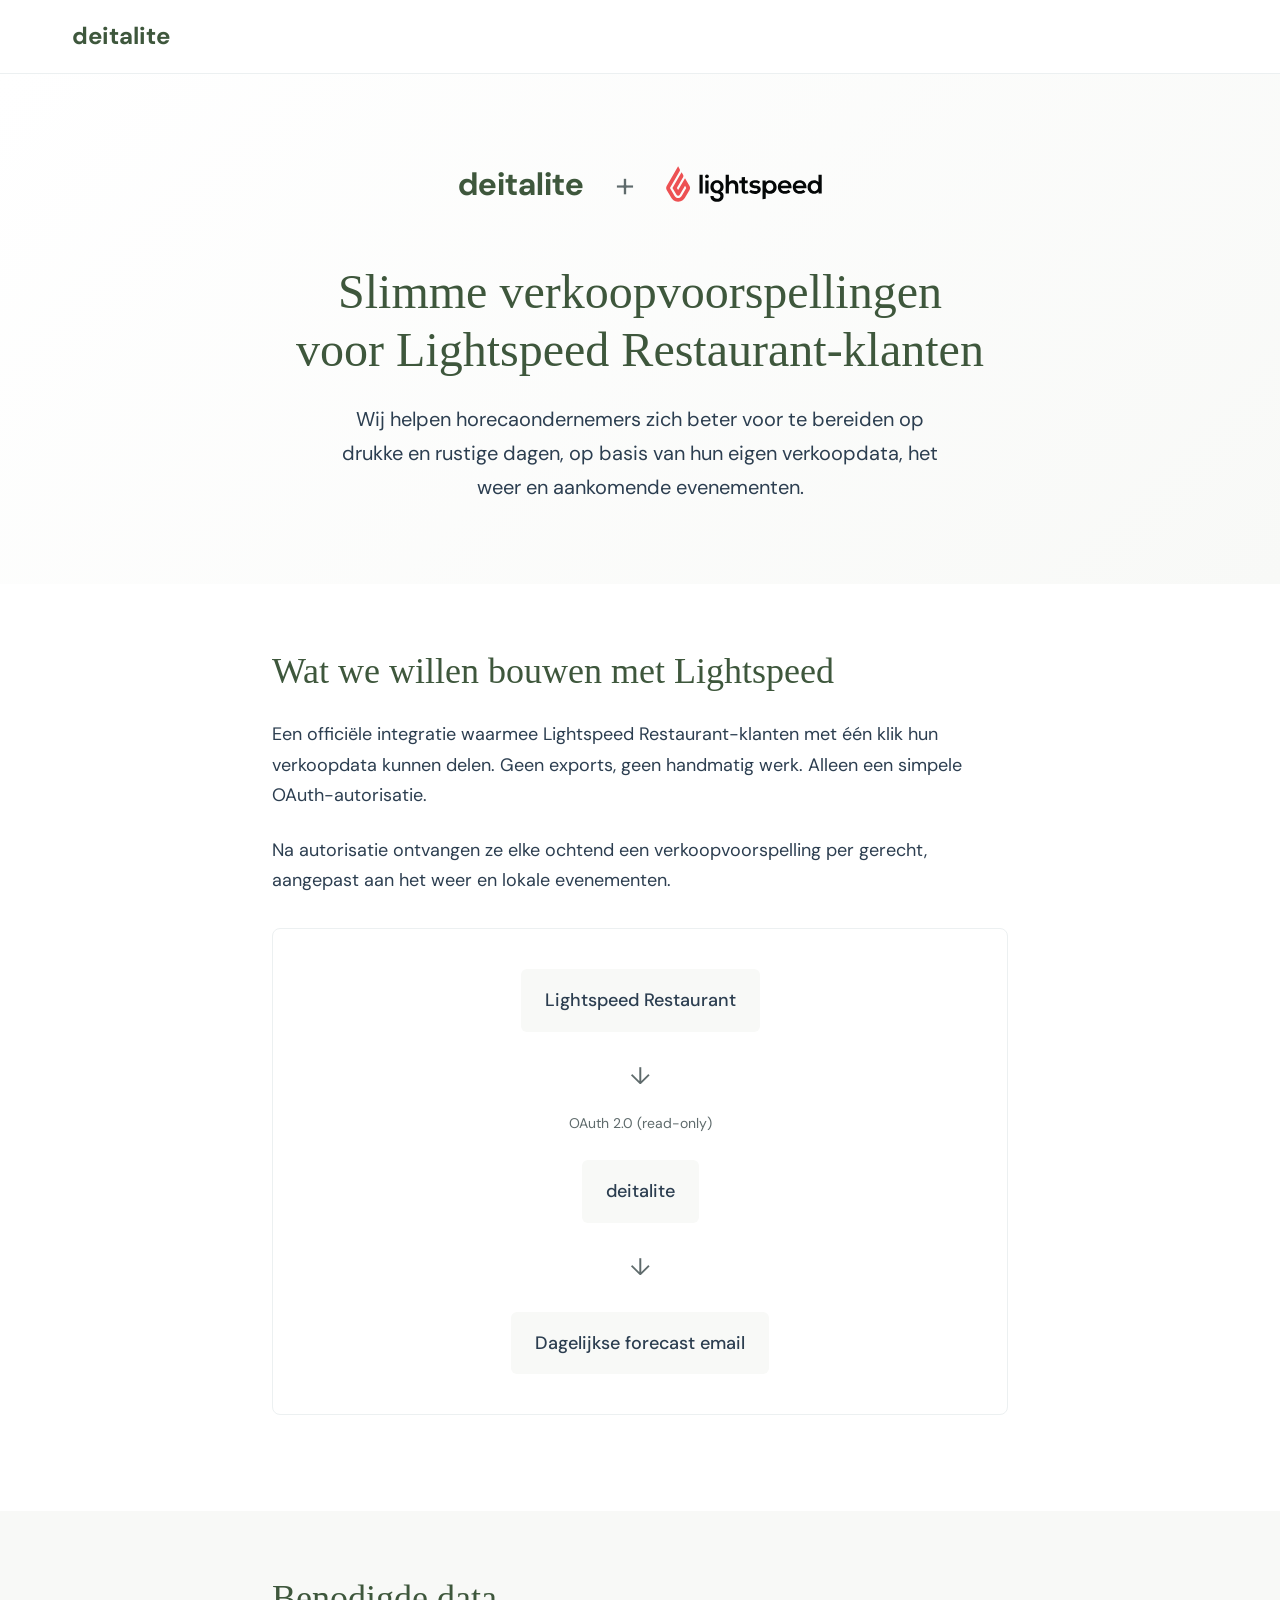
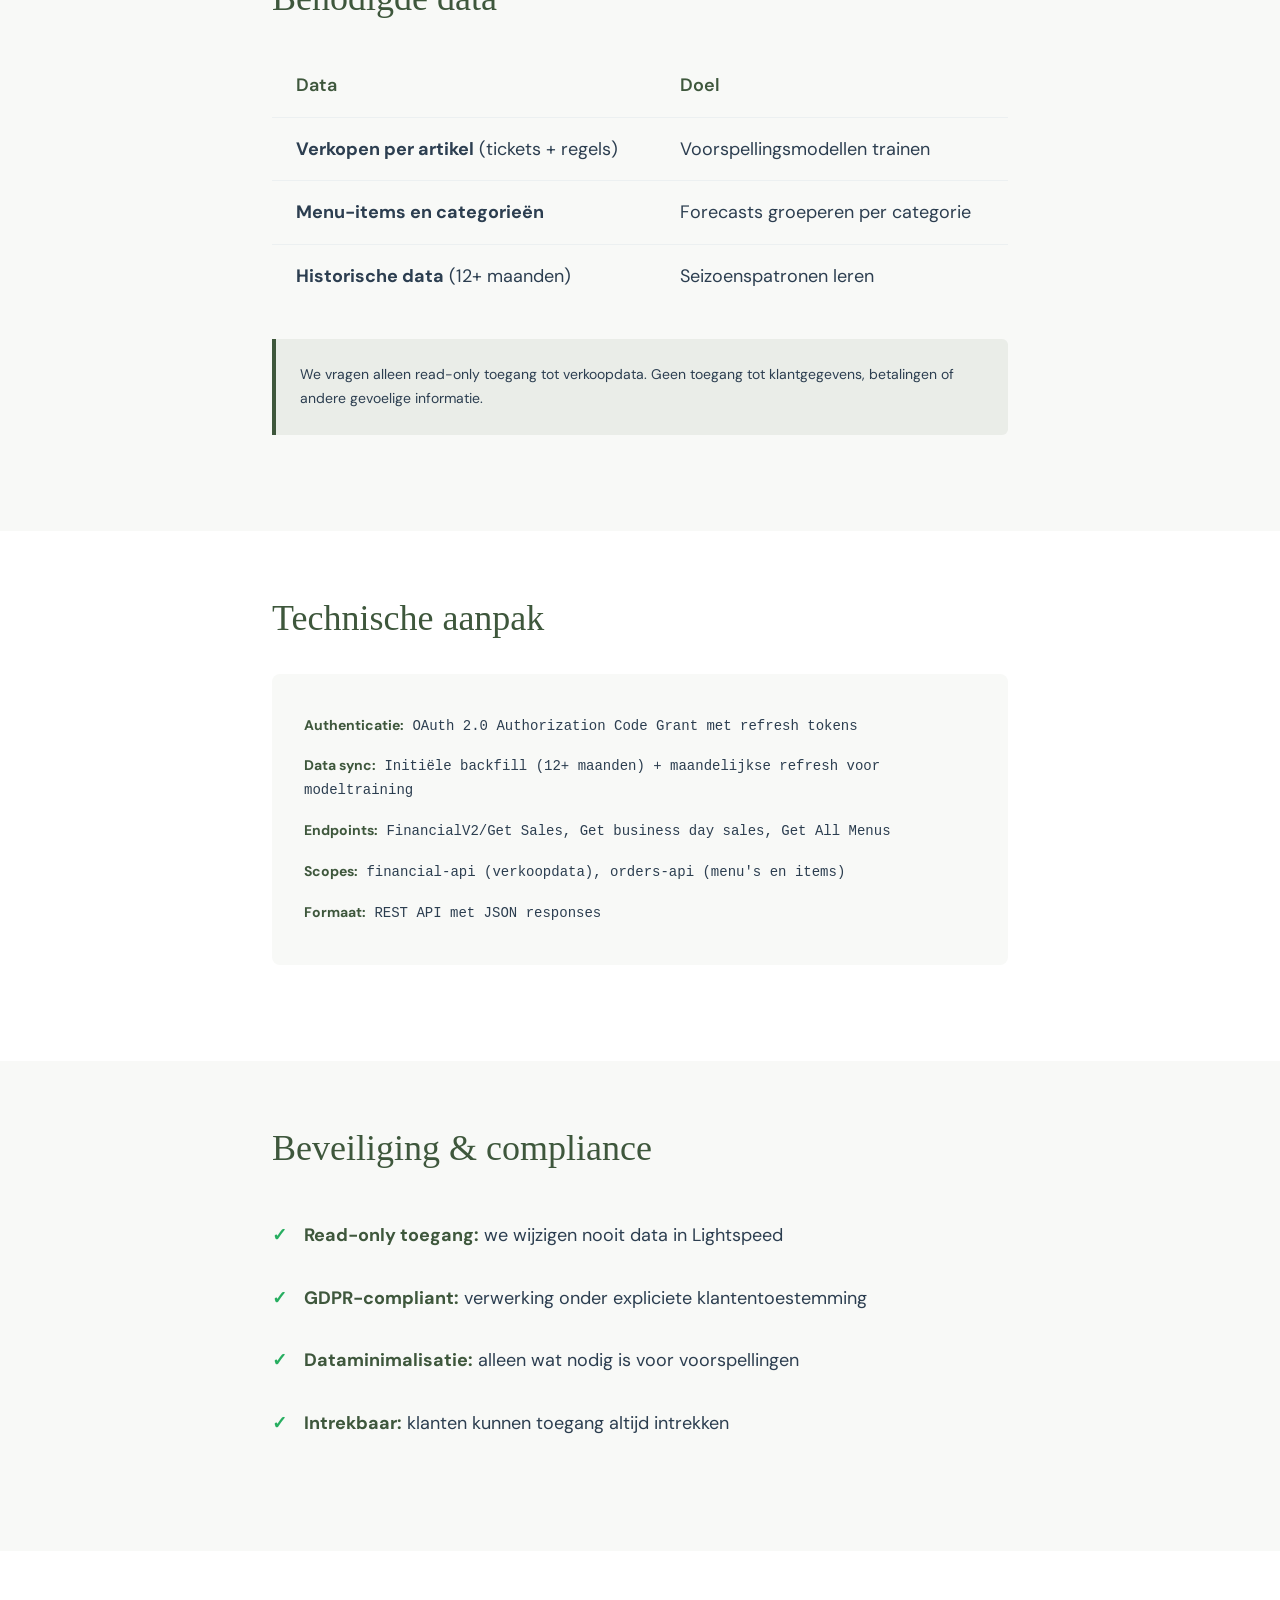
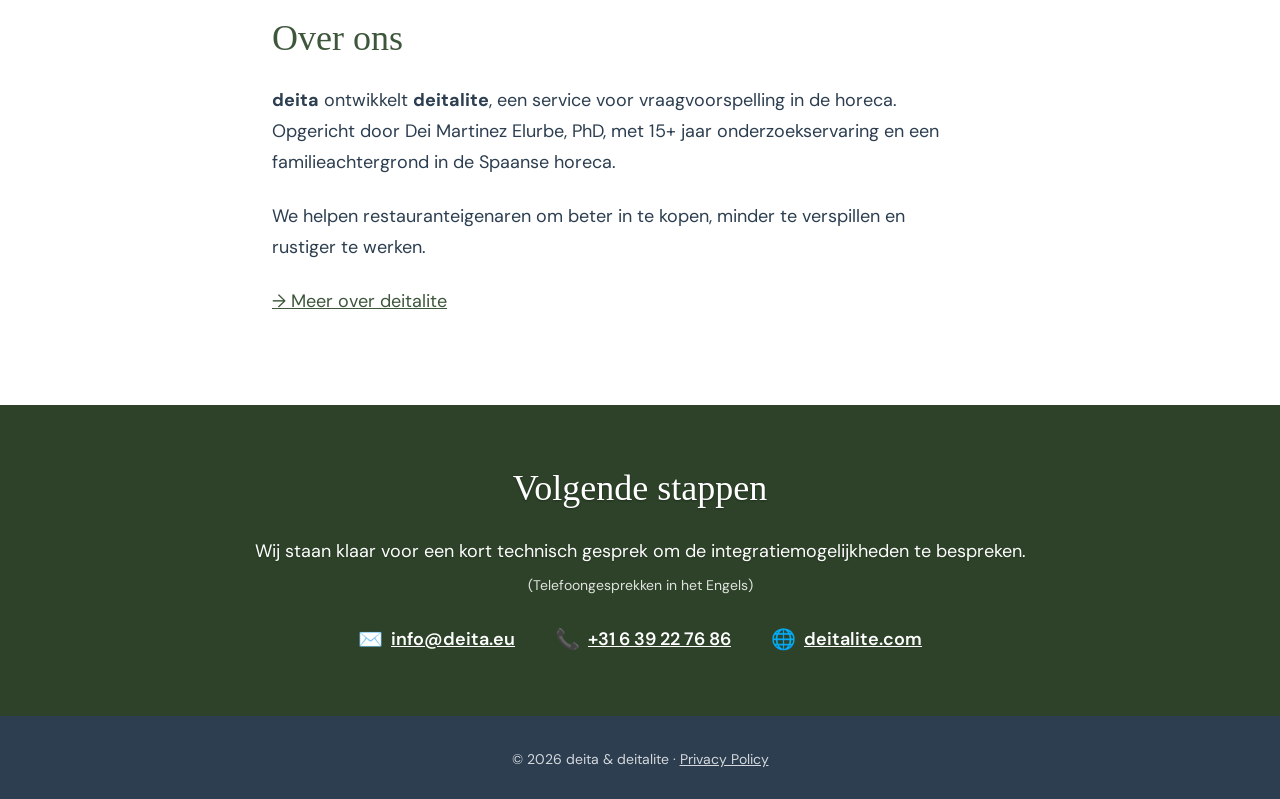
==== commit a452a004: "Swap Inter → DM Sans across all pages Inter has become the default AI/SaaS template font. DM Sans is" ====
--- a/partners/lightspeed/index.html
+++ b/partners/lightspeed/index.html
@@ -21,7 +21,7 @@
   <!-- Fonts -->
   <link rel="preconnect" href="https://fonts.googleapis.com">
   <link rel="preconnect" href="https://fonts.gstatic.com" crossorigin>
-  <link href="https://fonts.googleapis.com/css2?family=Inter:wght@400;600;700&display=swap" rel="stylesheet">
+  <link href="https://fonts.googleapis.com/css2?family=DM+Sans:wght@400;600;700&display=swap" rel="stylesheet">
 
   <!-- Styles -->
   <link rel="stylesheet" href="../../css/main.css">
--- a/css/main.css
+++ b/css/main.css
@@ -6,6 +6,7 @@
 :root {
   /* Colors */
   --color-brand-green: #3e573c;
+  --color-brand-green-dark: #2e4329;
   --color-brand-green-light: rgba(62, 87, 60, 0.08);
   --color-accent-gold: #c9a961;
   --color-accent-gold-light: rgba(201, 169, 97, 0.12);
@@ -15,16 +16,39 @@
   --color-orange: #e67e22;
   --color-blue: #3498DB;
   --color-dark-text: #2c3e50;
-  --color-gray-medium: #7f8c8d;
+  --color-gray-medium: #5f6b6c;
   --color-gray-light: #ecf0f1;
   --color-footer-dark: #2c3e50;
 
+  /* Email mockup palette */
+  --em-green-bg: #dcfce7;
+  --em-green-bg-gradient: #bbf7d0;
+  --em-green-text: #166534;
+  --em-red-bg: #fee2e2;
+  --em-red-text: #991b1b;
+  --em-amber-bg: #fef3c7;
+  --em-amber-text: #92400e;
+  --em-slate-50: #f8fafc;
+  --em-slate-100: #f1f5f9;
+  --em-slate-200: #e2e8f0;
+  --em-slate-300: #cbd5e1;
+  --em-slate-400: #94a3b8;
+  --em-slate-500: #64748b;
+  --em-slate-600: #475569;
+  --em-slate-700: #334155;
+  --em-slate-800: #1e293b;
+  --em-neutral-50: #fafafa;
+  --em-neutral-400: #999;
+  --em-neutral-500: #888;
+  --em-neutral-600: #666;
+  --em-border: #eee;
+
   /* Typography */
-  --font-family: 'Inter', 'Helvetica Neue', Arial, sans-serif;
+  --font-family: 'DM Sans', 'Helvetica Neue', Arial, sans-serif;
   --font-family-serif: 'Playfair Display', Georgia, serif;
-  --font-size-h1: 48px;
-  --font-size-h2: 36px;
-  --font-size-h3: 24px;
+  --font-size-h1: clamp(2rem, 1.5rem + 2vw, 3rem);
+  --font-size-h2: clamp(1.75rem, 1.25rem + 1.5vw, 2.25rem);
+  --font-size-h3: clamp(1.25rem, 1rem + 0.75vw, 1.5rem);
   --font-size-body: 18px;
   --font-size-body-large: 20px;
   --font-size-small: 14px;
@@ -49,6 +73,11 @@
   /* Shadows */
   --shadow-card: 0 2px 8px rgba(0,0,0,0.08);
   --shadow-button: 0 4px 12px rgba(62, 87, 60, 0.25);
+
+  /* Motion */
+  --ease-out-quart: cubic-bezier(0.25, 1, 0.5, 1);
+  --transition-fast: 0.2s var(--ease-out-quart);
+  --transition-normal: 0.3s var(--ease-out-quart);
 }
 
 /* 2. CSS Reset */
@@ -147,11 +176,11 @@
   border: none;
   cursor: pointer;
   box-shadow: var(--shadow-button);
-  transition: all 0.3s ease;
+  transition: background-color var(--transition-normal), transform var(--transition-normal), box-shadow var(--transition-normal);
 }
 
 .btn-primary:hover {
-  background-color: #2e4329;
+  background-color: var(--color-brand-green-dark);
   transform: scale(1.02);
 }
 
@@ -166,7 +195,7 @@
   text-decoration: none;
   cursor: pointer;
   border: 2px solid var(--color-gray-medium);
-  transition: all 0.3s ease;
+  transition: background-color var(--transition-normal), border-color var(--transition-normal), color var(--transition-normal), transform var(--transition-normal);
 }
 
 .btn-secondary:hover {
@@ -230,7 +259,7 @@
   text-decoration: none;
   padding: 8px 12px;
   border-radius: var(--radius-sm);
-  transition: color 0.2s ease, background-color 0.2s ease;
+  transition: color var(--transition-fast), background-color var(--transition-fast);
 }
 
 .header-link:hover {
@@ -300,58 +329,101 @@
   margin-top: var(--spacing-lg);
 }
 
-/* Cookie / consent banner */
-.cookie-banner {
+/* Utility: visually hidden (accessible labels) */
+.sr-only {
+  position: absolute;
+  width: 1px;
+  height: 1px;
+  padding: 0;
+  margin: -1px;
+  overflow: hidden;
+  clip: rect(0, 0, 0, 0);
+  white-space: nowrap;
+  border-width: 0;
+}
+
+/* WhatsApp floating button */
+.whatsapp-float {
   position: fixed;
-  bottom: 0;
-  left: 0;
-  right: 0;
-  background-color: var(--color-white);
-  border-top: 1px solid var(--color-gray-light);
-  box-shadow: 0 -2px 8px rgba(0,0,0,0.05);
-  padding: var(--spacing-sm) 0;
-  z-index: 2000;
-  display: none;
-}
-
-.cookie-banner.visible {
-  display: block;
-}
-
-.cookie-banner-inner {
+  bottom: 24px;
+  right: 24px;
+  width: 56px;
+  height: 56px;
+  background-color: #25d366;
+  border-radius: 50%;
   display: flex;
   align-items: center;
-  justify-content: space-between;
-  gap: var(--spacing-md);
-  flex-wrap: wrap;
-}
-
-.cookie-message {
+  justify-content: center;
+  color: var(--color-white);
+  box-shadow: 0 4px 12px rgba(0, 0, 0, 0.15);
+  z-index: 1000;
+  transition: transform var(--transition-normal) var(--ease-out-quart), box-shadow var(--transition-normal);
+}
+
+.whatsapp-float svg {
+  width: 28px;
+  height: 28px;
+}
+
+.whatsapp-float:hover {
+  transform: scale(1.08);
+  box-shadow: 0 6px 20px rgba(0, 0, 0, 0.2);
+}
+
+.start-form-container {
+  margin-top: var(--spacing-xl);
+  padding: var(--spacing-lg);
+  background-color: var(--color-off-white);
+  border-radius: var(--radius-md);
+  border: 1px solid var(--color-gray-light);
+}
+
+.start-form-heading {
+  margin: 0 0 var(--spacing-md) 0;
+  font-weight: 600;
+  color: var(--color-dark-text);
+}
+
+.start-risk {
+  margin-top: var(--spacing-md);
+  text-align: center;
+}
+
+.start-risk p {
+  margin: 0;
   font-size: var(--font-size-small);
   color: var(--color-gray-medium);
+}
+
+.start-faq-section {
+  background-color: var(--color-white);
+  padding: var(--spacing-xl) 0;
+}
+
+.start-faq-title {
+  font-size: var(--font-size-h3);
+  margin-bottom: var(--spacing-lg);
+}
+
+.start-faq-list {
   text-align: left;
 }
 
-.cookie-message a {
-  color: var(--color-blue);
-  text-decoration: underline;
-}
-
-.cookie-actions {
-  display: flex;
-  gap: var(--spacing-sm);
-  flex-wrap: wrap;
-}
-
-.btn-small {
-  font-size: var(--font-size-small);
-  padding: 8px 16px;
-}
-
-@media (max-width: 768px) {
-  .cookie-banner-inner {
-    align-items: flex-start;
-  }
+.start-faq-item {
+  margin-bottom: var(--spacing-md);
+}
+
+.start-faq-item:last-child {
+  margin-bottom: 0;
+}
+
+.start-faq-question {
+  margin: 0 0 4px 0;
+}
+
+.start-faq-answer {
+  margin: 0;
+  color: var(--color-gray-medium);
 }
 
 @media (max-width: 768px) {
@@ -378,12 +450,14 @@
   font-family: var(--font-family);
   font-size: var(--font-size-small);
   color: var(--color-dark-text);
-  transition: all 0.2s ease;
-}
-
-.lang-button:hover {
+  transition: border-color var(--transition-fast), background-color var(--transition-fast);
+}
+
+.lang-button:hover,
+.lang-button:focus-visible {
   border-color: var(--color-brand-green);
   background-color: var(--color-off-white);
+  outline: none;
 }
 
 .lang-icon {
@@ -396,7 +470,7 @@
   width: 16px;
   height: 16px;
   color: var(--color-gray-medium);
-  transition: transform 0.2s ease;
+  transition: transform var(--transition-fast);
 }
 
 .language-selector.open .chevron-icon {
@@ -420,7 +494,7 @@
   opacity: 0;
   visibility: hidden;
   transform: translateY(-10px);
-  transition: all 0.2s ease;
+  transition: opacity var(--transition-fast), visibility var(--transition-fast), transform var(--transition-fast);
   z-index: 1001;
 }
 
@@ -436,7 +510,7 @@
   gap: 10px;
   padding: 12px 16px;
   cursor: pointer;
-  transition: background-color 0.2s ease;
+  transition: background-color var(--transition-fast);
   font-size: var(--font-size-small);
 }
 
@@ -535,10 +609,20 @@
   text-align: center;
 }
 
+.demo-form-prominent {
+  background: linear-gradient(135deg, #f0fdf4 0%, #e8f8ec 100%);
+  border: 1px solid #bbf7d0;
+  border-radius: var(--radius-lg, 12px);
+  padding: var(--spacing-lg) var(--spacing-xl);
+  max-width: 540px;
+  margin: var(--spacing-xl) auto 0;
+}
+
 .demo-form-title {
   margin-bottom: var(--spacing-sm);
   color: var(--color-dark-text);
   font-weight: 600;
+  font-size: 1.15rem;
 }
 
 .demo-form-subtitle {
@@ -547,34 +631,9 @@
   font-size: var(--font-size-small);
 }
 
-.demo-form {
-  display: flex;
-  gap: var(--spacing-sm);
-  justify-content: center;
-  flex-wrap: wrap;
-  max-width: 500px;
+.demo-tally-wrap {
+  max-width: 480px;
   margin: 0 auto;
-}
-
-.demo-form-input {
-  flex: 1;
-  min-width: 250px;
-  padding: 14px 18px;
-  border: 2px solid var(--color-gray-light);
-  border-radius: var(--radius-md);
-  font-size: var(--font-size-body);
-  font-family: var(--font-family);
-}
-
-.demo-form-message {
-  text-align: center;
-  max-width: 500px;
-  margin: 0 auto;
-}
-
-.demo-form-message p {
-  color: var(--color-brand-green);
-  font-weight: 600;
 }
 
 /* 7. USP Banner */
@@ -702,26 +761,32 @@
 }
 
 .email-mockup .email-card {
-  background: #ffffff;
+  background: var(--color-white);
   border-radius: 16px;
   overflow: hidden;
   box-shadow: 0 25px 50px -12px rgba(0, 0, 0, 0.25);
 }
 
 .email-mockup .em-header {
-  background: linear-gradient(135deg, #3e573c 0%, #4a6848 100%);
+  background: linear-gradient(135deg, var(--color-brand-green) 0%, #4a6848 100%);
   padding: 16px 20px;
   text-align: center;
 }
 
 .email-mockup .em-header h2 {
   font-family: var(--font-family);
-  color: #ffffff;
+  color: var(--color-white);
   font-size: 18px;
   font-weight: 600;
   margin: 0 0 4px 0;
 }
 
+.email-mockup .em-header .em-service {
+  color: rgba(255,255,255,0.7);
+  font-size: 11px;
+  margin-bottom: 2px;
+}
+
 .email-mockup .em-header .em-date {
   color: rgba(255,255,255,0.85);
   font-size: 12px;
@@ -730,12 +795,12 @@
 /* Forecast Section */
 .email-mockup .em-forecast {
   padding: 16px 14px;
-  border-bottom: 1px solid #eee;
+  border-bottom: 1px solid var(--em-border);
 }
 
 .email-mockup .em-forecast-hint {
   font-size: 9px;
-  color: #94a3b8;
+  color: var(--em-slate-400);
   text-align: center;
   margin-bottom: 10px;
 }
@@ -747,16 +812,87 @@
 }
 
 .email-mockup .em-today {
-  background: linear-gradient(135deg, #dcfce7 0%, #bbf7d0 100%);
+  background: linear-gradient(135deg, var(--em-green-bg) 0%, var(--em-green-bg-gradient) 100%);
   border-radius: 10px;
   padding: 14px;
+}
+
+.email-mockup .em-today.em-card-normal {
+  background: var(--em-slate-50);
+}
+
+.email-mockup .em-today.em-card-normal .em-label {
+  color: var(--em-slate-500);
+}
+
+.email-mockup .em-today.em-card-normal .em-status {
+  color: var(--em-slate-700);
+}
+
+.email-mockup .em-today.em-card-normal .em-amount,
+.email-mockup .em-today.em-card-normal .em-pct {
+  color: var(--em-slate-500);
+}
+
+.email-mockup .em-today.em-card-normal .em-weather {
+  color: var(--em-slate-500);
+}
+
+.email-mockup .em-today.em-card-normal .em-event {
+  color: var(--em-slate-500);
+}
+
+.email-mockup .em-small.em-card-much-busier {
+  background: linear-gradient(135deg, var(--em-green-bg) 0%, var(--em-green-bg-gradient) 100%);
+}
+
+.email-mockup .em-small.em-card-much-busier .em-label {
+  color: var(--em-green-text);
+}
+
+.email-mockup .em-small.em-card-much-busier .em-pct {
+  color: var(--em-green-text);
+}
+
+.email-mockup .em-small.em-card-much-busier .em-weather {
+  color: var(--em-green-text);
+}
+
+.email-mockup .em-small.em-card-much-busier .em-event {
+  color: var(--em-green-text);
+}
+
+.email-mockup .em-small.em-card-much-busier .em-rain-badge {
+  background: rgba(255,255,255,0.6);
+  color: var(--em-green-text);
+}
+
+.email-mockup .em-small.em-card-busier {
+  background: linear-gradient(135deg, #f0fdf4 0%, #e8f8ec 100%);
+}
+
+.email-mockup .em-small.em-card-busier .em-label {
+  color: var(--em-green-text);
+}
+
+.email-mockup .em-small.em-card-busier .em-pct {
+  color: var(--em-green-text);
+}
+
+.email-mockup .em-small.em-card-busier .em-weather {
+  color: var(--em-green-text);
+}
+
+.email-mockup .em-small.em-card-busier .em-rain-badge {
+  background: rgba(255,255,255,0.6);
+  color: var(--em-green-text);
 }
 
 .email-mockup .em-label {
   font-size: 10px;
   text-transform: uppercase;
   letter-spacing: 0.8px;
-  color: #166534;
+  color: var(--em-green-text);
   opacity: 0.7;
   margin-bottom: 4px;
 }
@@ -764,19 +900,19 @@
 .email-mockup .em-status {
   font-size: 16px;
   font-weight: 700;
-  color: #166534;
+  color: var(--em-green-text);
   margin-bottom: 2px;
 }
 
 .email-mockup .em-amount {
   font-size: 12px;
-  color: #166534;
+  color: var(--em-green-text);
   margin-bottom: 2px;
 }
 
 .email-mockup .em-pct {
   font-size: 10px;
-  color: #166534;
+  color: var(--em-green-text);
   opacity: 0.7;
   margin-bottom: 8px;
 }
@@ -786,7 +922,7 @@
   align-items: center;
   gap: 5px;
   font-size: 11px;
-  color: #166534;
+  color: var(--em-green-text);
 }
 
 .email-mockup .em-weather-icon {
@@ -797,7 +933,7 @@
   display: inline-block;
   padding: 2px 6px;
   background: rgba(255,255,255,0.6);
-  color: #166534;
+  color: var(--em-green-text);
   font-size: 9px;
   border-radius: 8px;
   margin-left: 4px;
@@ -806,7 +942,7 @@
 .email-mockup .em-event {
   margin-top: 6px;
   font-size: 10px;
-  color: #166534;
+  color: var(--em-green-text);
   opacity: 0.9;
 }
 
@@ -817,13 +953,13 @@
 }
 
 .email-mockup .em-small {
-  background: #f8fafc;
+  background: var(--em-slate-50);
   border-radius: 8px;
   padding: 10px;
 }
 
 .email-mockup .em-small .em-label {
-  color: #64748b;
+  color: var(--em-slate-500);
   font-size: 9px;
   margin-bottom: 3px;
 }
@@ -831,43 +967,68 @@
 .email-mockup .em-small .em-status {
   font-size: 13px;
   font-weight: 600;
-  color: #334155;
+  color: var(--em-slate-700);
   margin-bottom: 2px;
 }
 
 .email-mockup .em-small .em-pct {
   font-size: 10px;
-  color: #64748b;
+  color: var(--em-slate-500);
 }
 
 .email-mockup .em-small .em-weather {
-  color: #64748b;
+  color: var(--em-slate-500);
   font-size: 10px;
   margin-top: 5px;
 }
 
 .email-mockup .em-small .em-rain-badge {
-  background: #e2e8f0;
-  color: #64748b;
+  background: var(--em-slate-200);
+  color: var(--em-slate-500);
+}
+
+.email-mockup .em-rain-badge-showers {
+  background: #fef3c7;
+  color: #92400e;
+}
+
+.email-mockup .em-rain-badge-rain {
+  background: #fee2e2;
+  color: #991b1b;
+}
+
+.email-mockup .em-rain-badge-moderate {
+  background: #dbeafe;
+  color: #1e40af;
+}
+
+.email-mockup .em-status-up {
+  color: #166534;
+  font-weight: 700;
+}
+
+.email-mockup .em-small .em-status-up {
+  color: #166534;
+  font-weight: 600;
 }
 
 /* Prep Section */
 .email-mockup .em-prep {
   padding: 16px 14px;
-  border-bottom: 1px solid #eee;
+  border-bottom: 1px solid var(--em-border);
 }
 
 .email-mockup .em-section-title {
   font-size: 11px;
   text-transform: uppercase;
   letter-spacing: 0.8px;
-  color: #888;
+  color: var(--em-neutral-500);
   margin-bottom: 3px;
 }
 
 .email-mockup .em-section-hint {
   font-size: 9px;
-  color: #94a3b8;
+  color: var(--em-slate-400);
   margin-bottom: 12px;
 }
 
@@ -886,14 +1047,14 @@
 
 .email-mockup .em-cat {
   padding: 6px 0 5px 0;
-  border-bottom: 2px solid #e2e8f0;
+  border-bottom: 2px solid var(--em-slate-200);
   font-size: 11px;
   font-weight: 600;
-  color: #475569;
+  color: var(--em-slate-600);
 }
 
 .email-mockup .em-thead {
-  background: #f8fafc;
+  background: var(--em-slate-50);
 }
 
 .email-mockup .em-thead td {
@@ -901,7 +1062,7 @@
   font-size: 9px;
   text-transform: uppercase;
   letter-spacing: 0.4px;
-  color: #94a3b8;
+  color: var(--em-slate-400);
   text-align: center;
 }
 
@@ -911,18 +1072,18 @@
 }
 
 .email-mockup .em-thead .em-today-col {
-  color: #64748b;
+  color: var(--em-slate-500);
   font-weight: 600;
 }
 
 .email-mockup .em-row td {
   padding: 3px;
-  border-bottom: 1px solid #f1f5f9;
+  border-bottom: 1px solid var(--em-slate-100);
   font-size: 11px;
 }
 
 .email-mockup .em-row td:first-child {
-  color: #334155;
+  color: var(--em-slate-700);
   padding-left: 0;
 }
 
@@ -937,11 +1098,11 @@
 }
 
 .email-mockup .em-cell-up {
-  background-color: #dcfce7;
+  background-color: var(--em-green-bg);
 }
 
 .email-mockup .em-cell-down {
-  background-color: #fee2e2;
+  background-color: var(--em-red-bg);
 }
 
 .email-mockup .em-qty {
@@ -949,9 +1110,9 @@
   font-size: 12px;
 }
 
-.email-mockup .em-qty-up { color: #166534; }
-.email-mockup .em-qty-down { color: #991b1b; }
-.email-mockup .em-qty-normal { color: #1e293b; }
+.email-mockup .em-qty-up { color: var(--em-green-text); }
+.email-mockup .em-qty-down { color: var(--em-red-text); }
+.email-mockup .em-qty-normal { color: var(--em-slate-800); }
 
 .email-mockup .em-range {
   font-size: 9px;
@@ -963,9 +1124,9 @@
   font-size: 11px;
 }
 
-.email-mockup .em-qty-other-up { color: #166534; }
-.email-mockup .em-qty-other-down { color: #991b1b; }
-.email-mockup .em-qty-other-normal { color: #64748b; }
+.email-mockup .em-qty-other-up { color: var(--em-green-text); }
+.email-mockup .em-qty-other-down { color: var(--em-red-text); }
+.email-mockup .em-qty-other-normal { color: var(--em-slate-500); }
 
 .email-mockup .em-range-light {
   font-size: 8px;
@@ -975,7 +1136,7 @@
 /* Week Section */
 .email-mockup .em-week {
   padding: 14px;
-  border-bottom: 1px solid #eee;
+  border-bottom: 1px solid var(--em-border);
 }
 
 .email-mockup .em-week-grid {
@@ -991,7 +1152,7 @@
 
 .email-mockup .em-day-name {
   font-size: 10px;
-  color: #888;
+  color: var(--em-neutral-500);
   margin-bottom: 3px;
 }
 
@@ -1002,7 +1163,7 @@
 
 .email-mockup .em-day-temp {
   font-size: 8px;
-  color: #666;
+  color: var(--em-neutral-600);
   margin-bottom: 2px;
 }
 
@@ -1021,7 +1182,7 @@
 
 .email-mockup .em-day-pct.up { color: #22c55e; }
 .email-mockup .em-day-pct.down { color: #ef4444; }
-.email-mockup .em-day-pct.normal { color: #64748b; }
+.email-mockup .em-day-pct.normal { color: var(--em-slate-500); }
 
 .email-mockup .em-day-event {
   font-size: 8px;
@@ -1031,7 +1192,7 @@
 /* Looking Ahead Section */
 .email-mockup .em-lookahead {
   padding: 14px;
-  border-bottom: 1px solid #eee;
+  border-bottom: 1px solid var(--em-border);
 }
 
 .email-mockup .em-la-week {
@@ -1045,13 +1206,13 @@
 .email-mockup .em-la-week-label {
   font-size: 9px;
   font-weight: 600;
-  color: #666;
+  color: var(--em-neutral-600);
   margin-bottom: 4px;
 }
 
 .email-mockup .em-la-event {
   font-size: 10px;
-  color: #475569;
+  color: var(--em-slate-600);
   margin-bottom: 2px;
   padding-left: 3px;
 }
@@ -1060,17 +1221,17 @@
 .email-mockup .em-footer {
   padding: 12px;
   text-align: center;
-  background: #fafafa;
+  background: var(--em-neutral-50);
 }
 
 .email-mockup .em-footer p {
   font-size: 10px;
-  color: #999;
+  color: var(--em-neutral-400);
   margin: 0;
 }
 
 .email-mockup .em-footer a {
-  color: #3e573c;
+  color: var(--color-brand-green);
   text-decoration: none;
 }
 
@@ -1133,6 +1294,25 @@
   margin-bottom: 0;
 }
 
+.how-blocks {
+  display: grid;
+  grid-template-columns: repeat(2, 1fr);
+  gap: var(--spacing-2xl);
+  margin-top: var(--spacing-xl);
+}
+
+.how-block h3 {
+  font-family: var(--font-family-serif);
+  font-size: var(--font-size-h3);
+  color: var(--color-dark-text);
+  margin-bottom: var(--spacing-sm);
+}
+
+.how-block p {
+  color: var(--color-gray-medium);
+  line-height: 1.75;
+}
+
 .steps-grid {
   display: grid;
   grid-template-columns: repeat(3, 1fr);
@@ -1147,13 +1327,7 @@
   border-radius: var(--radius-md);
   padding: var(--spacing-lg);
   box-shadow: var(--shadow-card);
-  transition: transform 0.3s ease, box-shadow 0.3s ease;
-  text-align: center;
-}
-
-.step-card:hover {
-  transform: translateY(-4px);
-  box-shadow: 0 4px 16px rgba(0,0,0,0.12);
+  text-align: center;
 }
 
 .step-number {
@@ -1187,65 +1361,68 @@
   background-color: var(--color-white);
 }
 
-.feature-category {
-  margin-top: var(--spacing-2xl);
-}
-
-.feature-category:first-of-type {
-  margin-top: var(--spacing-xl);
-}
-
-.category-title {
-  font-size: var(--font-size-h3);
-  color: var(--color-brand-green);
-  text-align: center;
-  margin-bottom: var(--spacing-md);
-  font-weight: 600;
-  text-transform: capitalize;
-}
-
+.features-subtitle {
+  text-align: center;
+  color: var(--color-gray-medium);
+  margin-top: var(--spacing-sm);
+  margin-bottom: 0;
+}
+
+/* Features: 2-column grid with soft fills */
 .features-grid {
   display: grid;
   grid-template-columns: repeat(2, 1fr);
-  gap: var(--spacing-lg);
-  margin-top: var(--spacing-lg);
-}
-
-.feature-card {
-  background-color: var(--color-white);
-  border: 1px solid var(--color-gray-light);
+  gap: var(--spacing-md);
+  margin-top: var(--spacing-xl);
+}
+
+.feature-item {
+  background-color: var(--color-off-white);
   border-radius: var(--radius-md);
   padding: var(--spacing-lg);
-  box-shadow: var(--shadow-card);
-  transition: transform 0.3s ease, box-shadow 0.3s ease;
-}
-
-.feature-card:hover {
-  transform: translateY(-4px);
-  box-shadow: 0 4px 16px rgba(0,0,0,0.12);
-}
-
-.feature-icon {
-  width: 48px;
-  height: 48px;
-  background-color: rgba(62, 87, 60, 0.1);
-  border-radius: 50%;
+}
+
+.feature-item svg {
+  width: 22px;
+  height: 22px;
+  color: var(--color-brand-green);
+  margin-bottom: var(--spacing-sm);
+}
+
+.feature-item h3 {
+  font-size: 1.05rem;
+  font-weight: 600;
+  margin-bottom: 6px;
+}
+
+.feature-item p {
+  font-size: 15px;
+  line-height: 1.5;
+  color: var(--color-gray-medium);
+}
+
+/* Extras: inline strip */
+.features-extras {
+  display: flex;
+  gap: var(--spacing-xl);
+  margin-top: var(--spacing-xl);
+  padding-top: var(--spacing-lg);
+  border-top: 1px solid var(--color-gray-light);
+}
+
+.feature-extra {
   display: flex;
   align-items: center;
-  justify-content: center;
-  margin-bottom: var(--spacing-sm);
+  gap: var(--spacing-sm);
+  color: var(--color-gray-medium);
+  font-size: 15px;
+}
+
+.feature-extra svg {
+  width: 20px;
+  height: 20px;
   color: var(--color-brand-green);
-  padding: 10px;
-}
-
-.feature-icon svg {
-  width: 28px;
-  height: 28px;
-}
-
-.feature-card p {
-  font-size: 16px;
-  line-height: 1.6;
+  flex-shrink: 0;
 }
 
 /* 11. ROI Section */
@@ -1274,12 +1451,6 @@
   border-radius: var(--radius-md);
   padding: var(--spacing-lg);
   box-shadow: var(--shadow-card);
-  transition: transform 0.3s ease, box-shadow 0.3s ease;
-}
-
-.stat-card:hover {
-  transform: translateY(-4px);
-  box-shadow: 0 4px 16px rgba(0,0,0,0.12);
 }
 
 .stat-icon {
@@ -1447,12 +1618,12 @@
   border-radius: var(--radius-md);
   padding: var(--spacing-md);
   background-color: white;
-  transition: border-color 0.3s ease, box-shadow 0.3s ease;
+  transition: border-color var(--transition-normal), box-shadow var(--transition-normal);
 }
 
 .faq-item:hover {
   border-color: var(--color-brand-green);
-  box-shadow: 0 2px 8px rgba(0,0,0,0.08);
+  box-shadow: var(--shadow-card);
 }
 
 .faq-question {
@@ -1478,7 +1649,7 @@
   font-size: 24px;
   font-weight: 300;
   color: var(--color-brand-green);
-  transition: transform 0.3s ease;
+  transition: transform var(--transition-normal);
   flex-shrink: 0;
 }
 
@@ -1487,13 +1658,17 @@
 }
 
 .faq-answer {
-  max-height: 0;
+  display: grid;
+  grid-template-rows: 0fr;
+  transition: grid-template-rows var(--transition-normal);
+}
+
+.faq-answer > * {
   overflow: hidden;
-  transition: max-height 0.3s ease;
 }
 
 .faq-item.active .faq-answer {
-  max-height: 1000px;
+  grid-template-rows: 1fr;
   margin-top: var(--spacing-sm);
 }
 
@@ -1577,7 +1752,7 @@
 .footer-col a {
   color: var(--color-white);
   opacity: 0.8;
-  transition: opacity 0.3s ease;
+  transition: opacity var(--transition-fast);
 }
 
 .footer-col a:hover {
@@ -1674,11 +1849,8 @@
 
 /* 18. Mobile Responsive */
 @media (max-width: 768px) {
-  /* Typography adjustments */
+  /* Spacing adjustments (typography handled by clamp) */
   :root {
-    --font-size-h1: 32px;
-    --font-size-h2: 28px;
-    --font-size-h3: 20px;
     --spacing-3xl: 48px;
   }
 
@@ -1699,7 +1871,8 @@
     align-items: center;
   }
 
-  /* Steps: stack */
+  /* How-blocks and steps: stack */
+  .how-blocks,
   .steps-grid {
     grid-template-columns: 1fr;
   }
@@ -1707,6 +1880,11 @@
   /* Features: single column */
   .features-grid {
     grid-template-columns: 1fr;
+  }
+
+  .features-extras {
+    flex-direction: column;
+    gap: var(--spacing-md);
   }
 
   /* Stats: stack */
@@ -1791,12 +1969,42 @@
   }
 
   /* Proof section callouts mobile */
-  .proof-callouts {
-    grid-template-columns: 1fr !important;
-  }
-}
-
-/* 18. Print Styles */
+  #proof .proof-callouts {
+    grid-template-columns: 1fr;
+  }
+}
+
+/* 18. Reduced Motion */
+@media (prefers-reduced-motion: reduce) {
+  *,
+  *::before,
+  *::after {
+    animation-duration: 0.01ms !important;
+    animation-iteration-count: 1 !important;
+    transition-duration: 0.01ms !important;
+    scroll-behavior: auto !important;
+  }
+
+  .animate {
+    opacity: 1;
+    transform: none;
+  }
+}
+
+/* 19. Focus visible for keyboard navigation */
+.lang-option:focus-visible {
+  outline: 2px solid var(--color-brand-green);
+  outline-offset: -2px;
+  background-color: var(--color-off-white);
+}
+
+.faq-question:focus-visible {
+  outline: 2px solid var(--color-brand-green);
+  outline-offset: 2px;
+  border-radius: var(--radius-sm);
+}
+
+/* 20. Print Styles */
 @media print {
   #header,
   #final-cta,
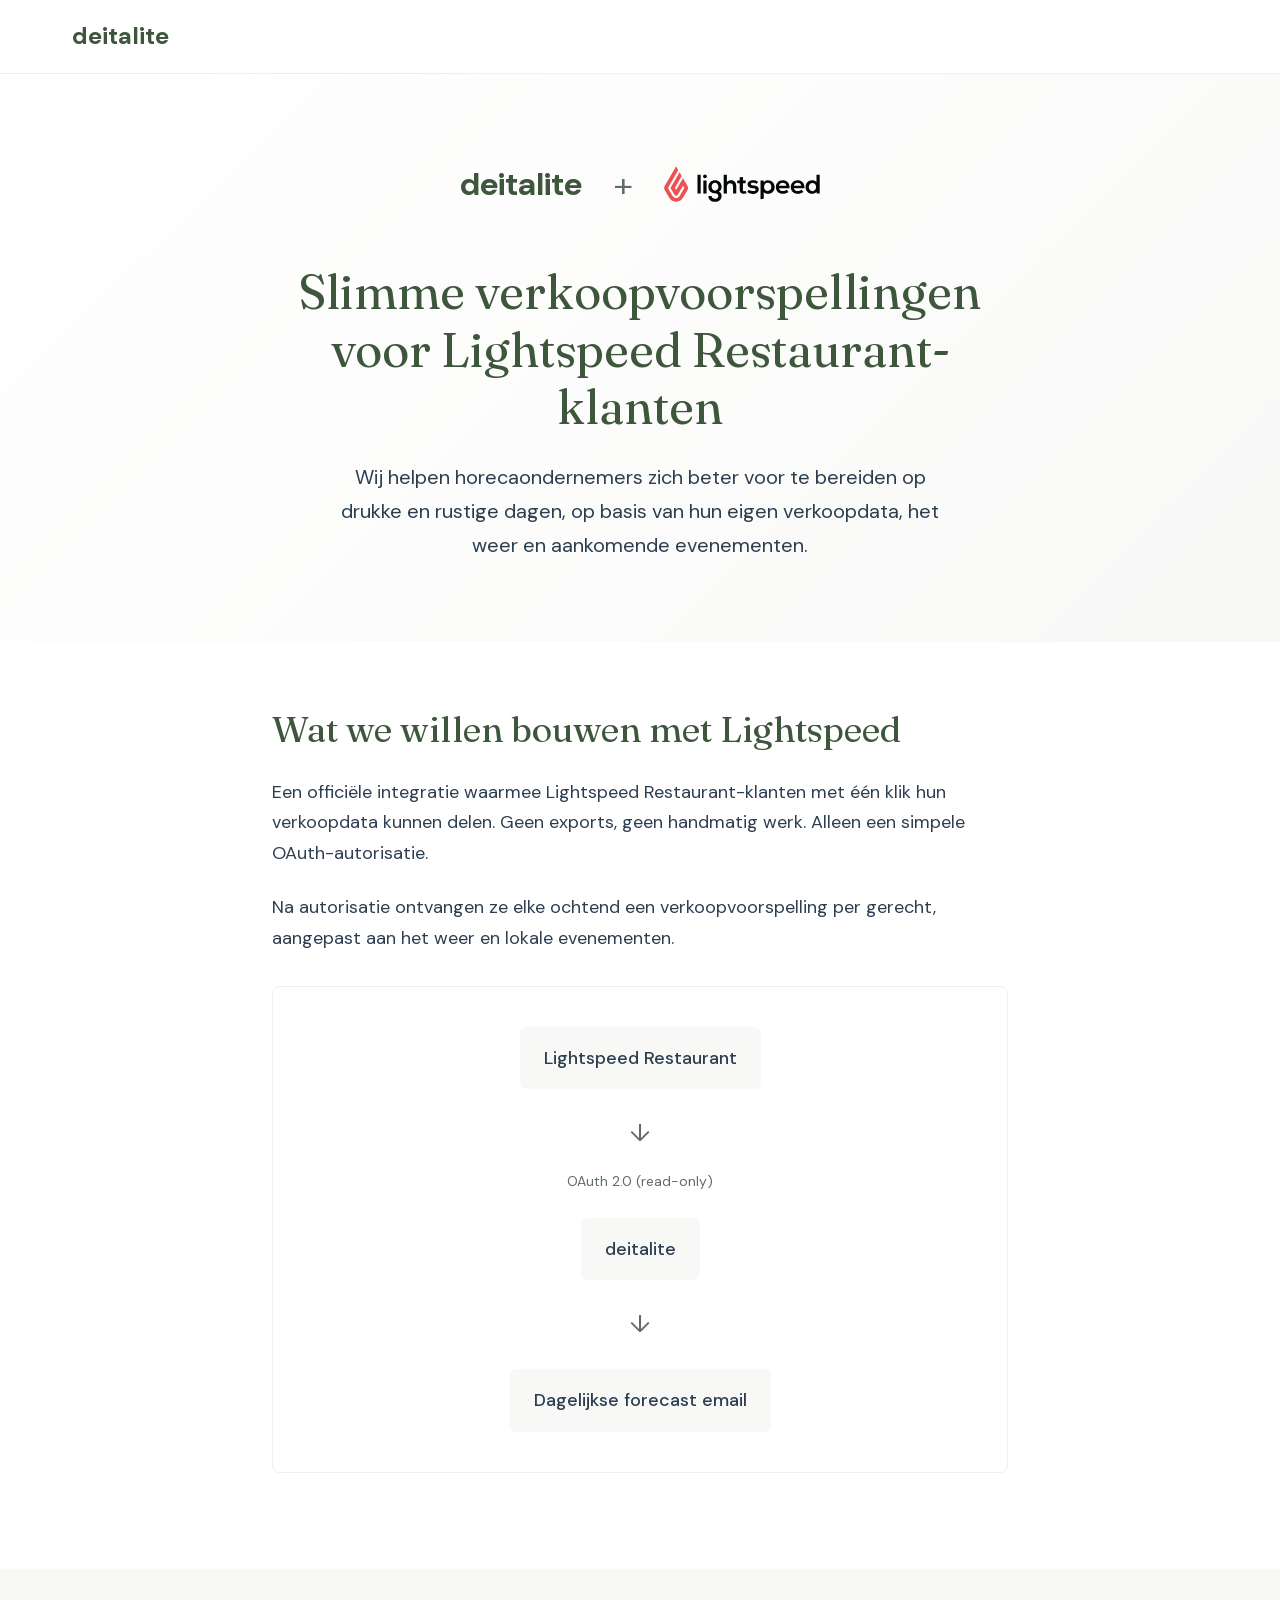
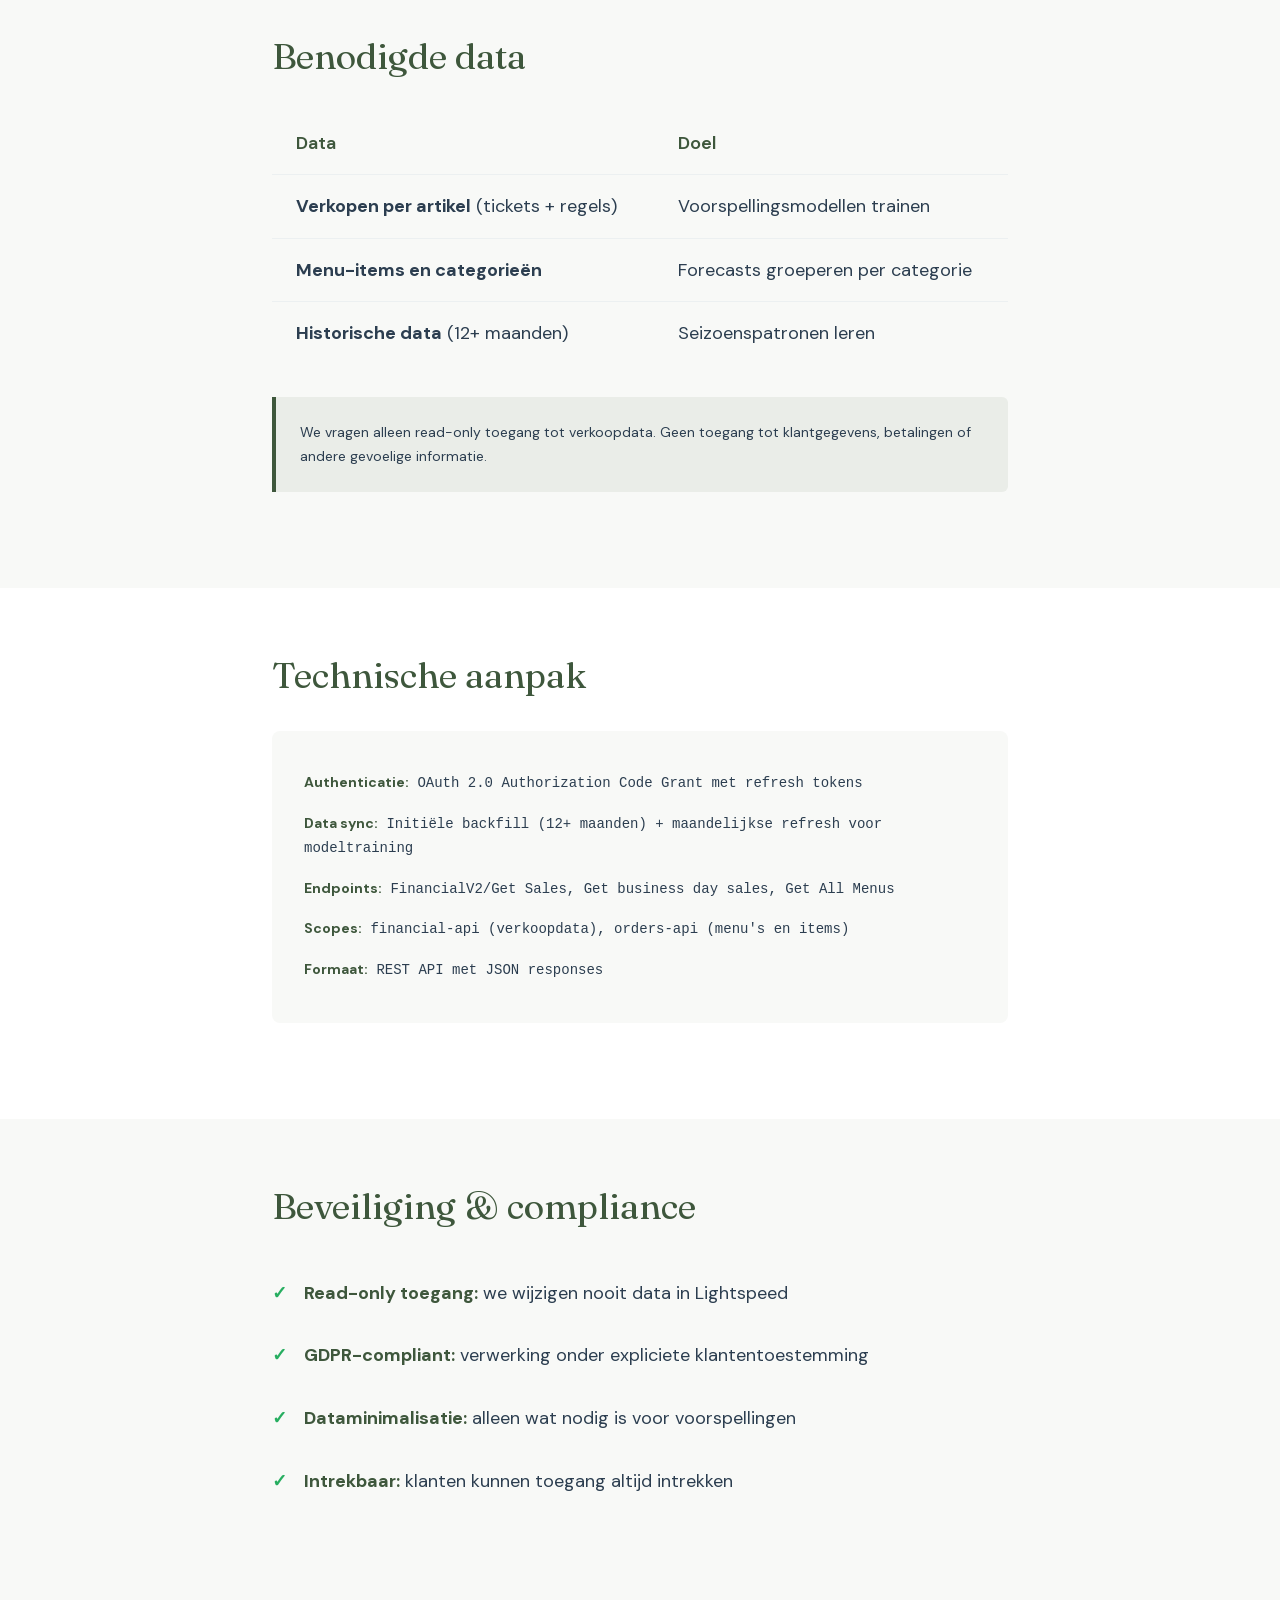
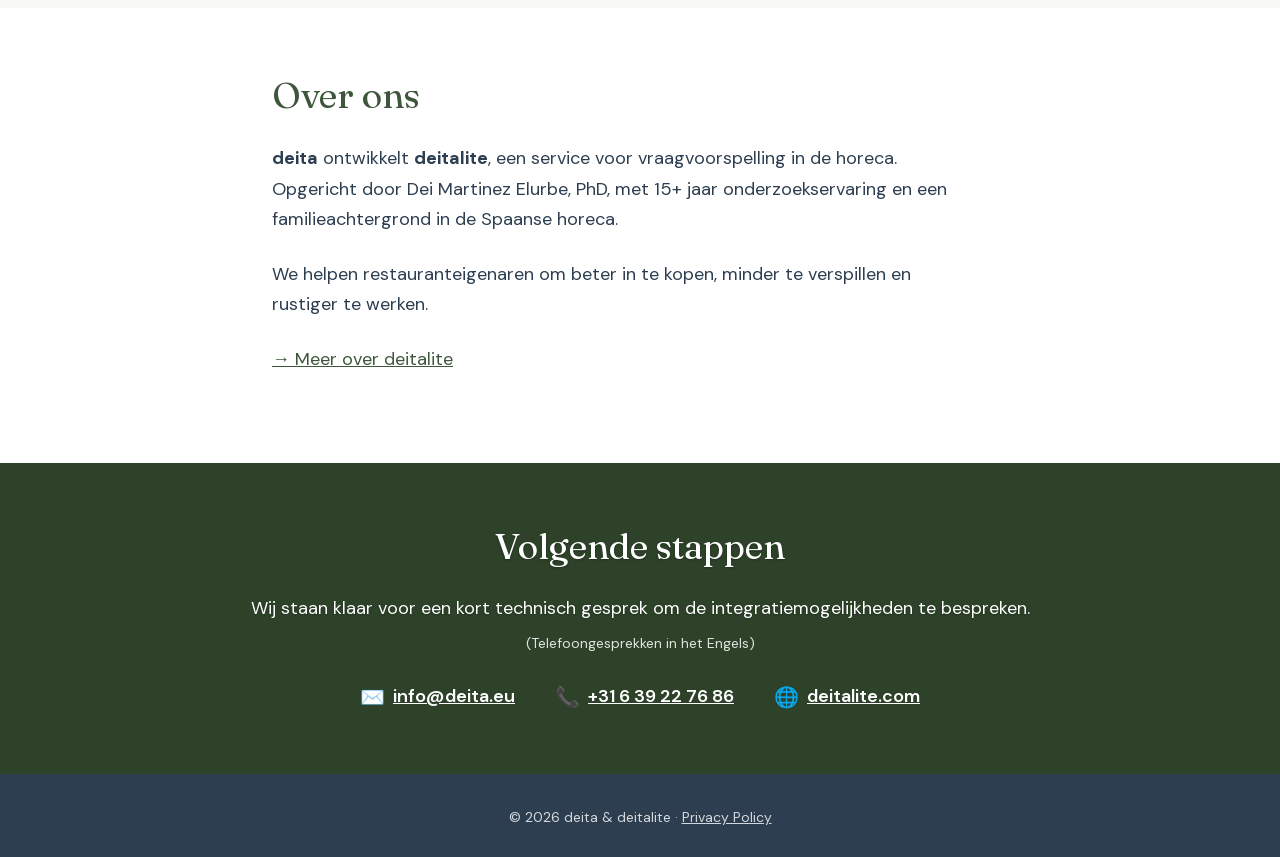
==== commit d00f7a20: "Self-host Fraunces/DM Sans/IBM Plex Mono, drop Google Fonts Co-Authored-By: Claude Fable 5 <noreply@" ====
--- a/partners/lightspeed/index.html
+++ b/partners/lightspeed/index.html
@@ -17,11 +17,6 @@
 
   <!-- Favicon -->
   <link rel="icon" href="../../assets/images/favicon.ico">
-
-  <!-- Fonts -->
-  <link rel="preconnect" href="https://fonts.googleapis.com">
-  <link rel="preconnect" href="https://fonts.gstatic.com" crossorigin>
-  <link href="https://fonts.googleapis.com/css2?family=DM+Sans:wght@400;600;700&display=swap" rel="stylesheet">
 
   <!-- Styles -->
   <link rel="stylesheet" href="../../css/main.css">
--- a/css/main.css
+++ b/css/main.css
@@ -1,6 +1,40 @@
 /* ===================================
    Deitalite Landing Page Styles
    ================================= */
+
+/* 0. Self-hosted fonts (latin subset) */
+@font-face {
+  font-family: 'DM Sans';
+  font-style: normal;
+  font-weight: 100 1000;
+  font-display: swap;
+  src: url('../fonts/dm-sans-latin.woff2') format('woff2');
+  unicode-range: U+0000-00FF, U+0131, U+0152-0153, U+02BB-02BC, U+02C6, U+02DA, U+02DC, U+0304, U+0308, U+0329, U+2000-206F, U+20AC, U+2122, U+2191, U+2193, U+2212, U+2215, U+FEFF, U+FFFD;
+}
+@font-face {
+  font-family: 'Fraunces';
+  font-style: normal;
+  font-weight: 400 700;
+  font-display: swap;
+  src: url('../fonts/fraunces-latin-normal.woff2') format('woff2');
+  unicode-range: U+0000-00FF, U+0131, U+0152-0153, U+02BB-02BC, U+02C6, U+02DA, U+02DC, U+0304, U+0308, U+0329, U+2000-206F, U+20AC, U+2122, U+2191, U+2193, U+2212, U+2215, U+FEFF, U+FFFD;
+}
+@font-face {
+  font-family: 'IBM Plex Mono';
+  font-style: normal;
+  font-weight: 400;
+  font-display: swap;
+  src: url('../fonts/ibm-plex-mono-latin-400.woff2') format('woff2');
+  unicode-range: U+0000-00FF, U+0131, U+0152-0153, U+02BB-02BC, U+02C6, U+02DA, U+02DC, U+0304, U+0308, U+0329, U+2000-206F, U+20AC, U+2122, U+2191, U+2193, U+2212, U+2215, U+FEFF, U+FFFD;
+}
+@font-face {
+  font-family: 'IBM Plex Mono';
+  font-style: normal;
+  font-weight: 500;
+  font-display: swap;
+  src: url('../fonts/ibm-plex-mono-latin-500.woff2') format('woff2');
+  unicode-range: U+0000-00FF, U+0131, U+0152-0153, U+02BB-02BC, U+02C6, U+02DA, U+02DC, U+0304, U+0308, U+0329, U+2000-206F, U+20AC, U+2122, U+2191, U+2193, U+2212, U+2215, U+FEFF, U+FFFD;
+}
 
 /* 1. CSS Variables (Design Tokens) */
 :root {
@@ -45,7 +79,8 @@
 
   /* Typography */
   --font-family: 'DM Sans', 'Helvetica Neue', Arial, sans-serif;
-  --font-family-serif: 'Playfair Display', Georgia, serif;
+  --font-family-serif: 'Fraunces', Georgia, 'Times New Roman', serif;
+  --font-family-mono: 'IBM Plex Mono', ui-monospace, 'SFMono-Regular', Menlo, monospace;
   --font-size-h1: clamp(2rem, 1.5rem + 2vw, 3rem);
   --font-size-h2: clamp(1.75rem, 1.25rem + 1.5vw, 2.25rem);
   --font-size-h3: clamp(1.25rem, 1rem + 0.75vw, 1.5rem);
@@ -357,7 +392,18 @@
   color: var(--color-white);
   box-shadow: 0 4px 12px rgba(0, 0, 0, 0.15);
   z-index: 1000;
-  transition: transform var(--transition-normal) var(--ease-out-quart), box-shadow var(--transition-normal);
+  transition: transform var(--transition-normal) var(--ease-out-quart), box-shadow var(--transition-normal), opacity 0.3s ease;
+}
+
+/* Hidden until user scrolls (JS adds .visible) */
+.whatsapp-float.hidden-until-scroll {
+  opacity: 0;
+  pointer-events: none;
+}
+
+.whatsapp-float.hidden-until-scroll.visible {
+  opacity: 1;
+  pointer-events: auto;
 }
 
 .whatsapp-float svg {
@@ -429,6 +475,29 @@
 @media (max-width: 768px) {
   .start-grid {
     grid-template-columns: 1fr;
+  }
+
+  /* === Start page mobile: surface the form fast === */
+
+  /* Hide "Back to overview" button — just takes space */
+  .header-right .btn-secondary {
+    display: none;
+  }
+
+  /* Tighten start hero padding */
+  #start-hero {
+    padding-top: var(--spacing-md);
+    padding-bottom: var(--spacing-sm);
+  }
+
+  /* Collapse info cards on mobile — visitor already read this on homepage */
+  #start-what-you-get {
+    display: none;
+  }
+
+  /* Tighten steps section */
+  #start-steps {
+    padding-top: var(--spacing-md);
   }
 }
 
@@ -1972,6 +2041,42 @@
   #proof .proof-callouts {
     grid-template-columns: 1fr;
   }
+
+  /* === Mobile above-the-fold optimization === */
+
+  /* Hide USP banner on mobile — secondary info, not what converts cold traffic */
+  #usp-banner {
+    display: none;
+  }
+
+  /* Hide header CTA on mobile — hero CTA does this job */
+  .header-right .btn-primary {
+    display: none;
+  }
+
+  /* Tighten hero padding so headline is immediately visible */
+  #hero {
+    padding-top: var(--spacing-md);
+    padding-bottom: var(--spacing-xl);
+  }
+
+  /* Hide email mockup on mobile hero — it appears again in #proof section */
+  .hero-visual {
+    display: none;
+  }
+
+  /* Tighten hero content spacing for above-the-fold fit */
+  .hero-content h1 {
+    margin-bottom: var(--spacing-sm);
+  }
+
+  .hero-subheadline {
+    margin-bottom: var(--spacing-md);
+  }
+
+  .hero-benefits {
+    margin: var(--spacing-md) 0;
+  }
 }
 
 /* 18. Reduced Motion */
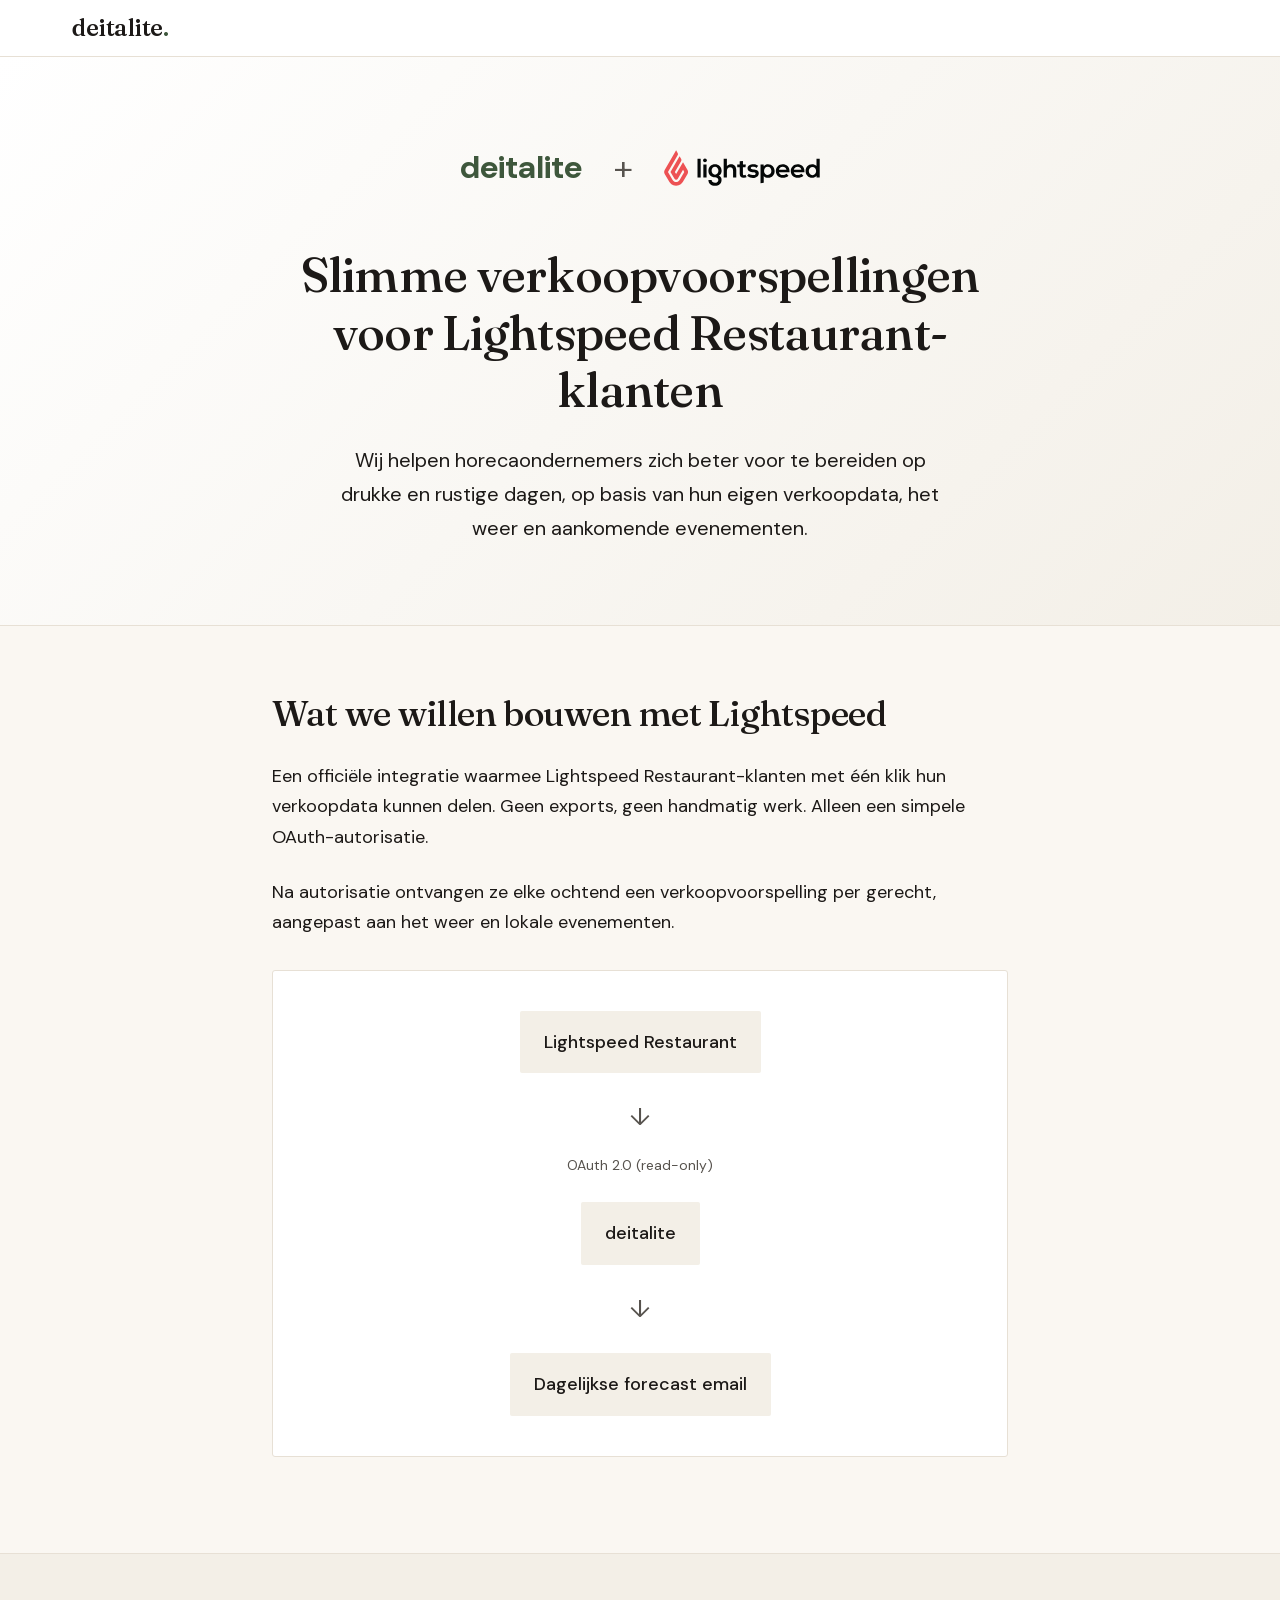
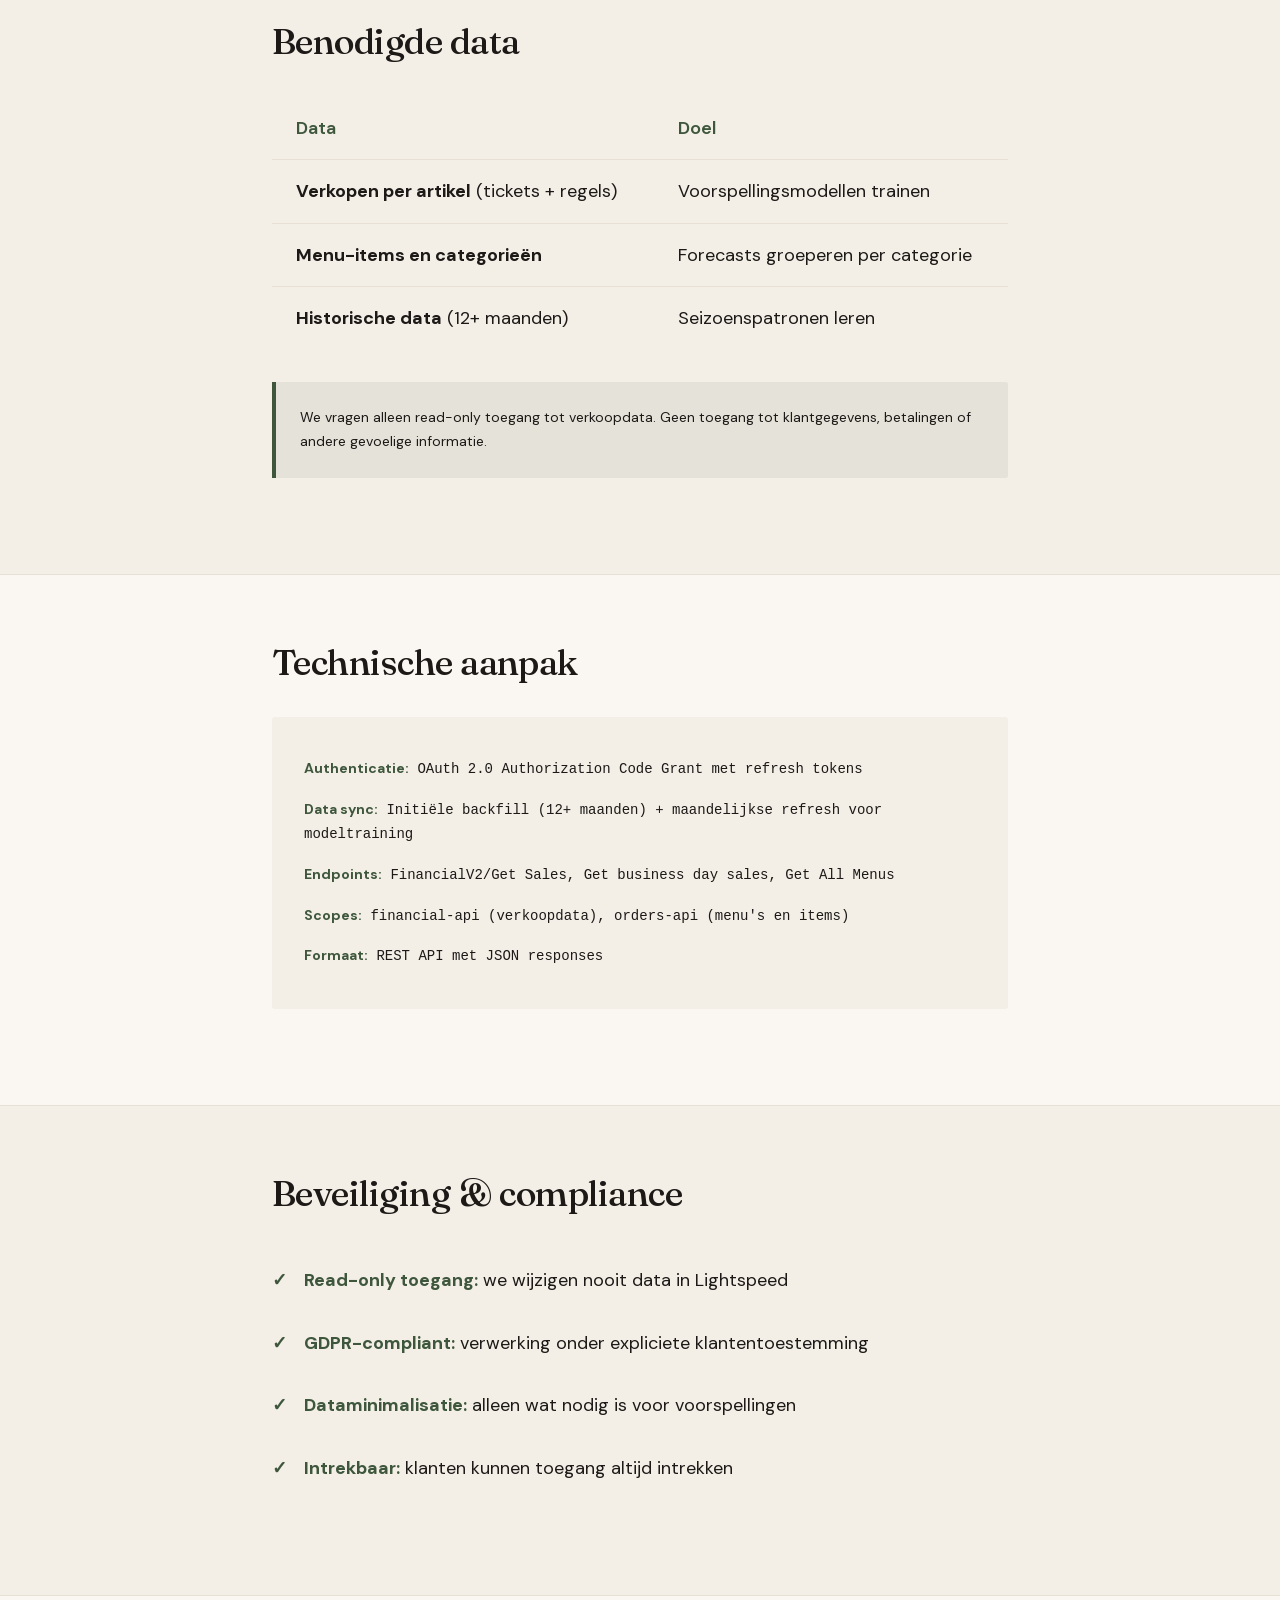
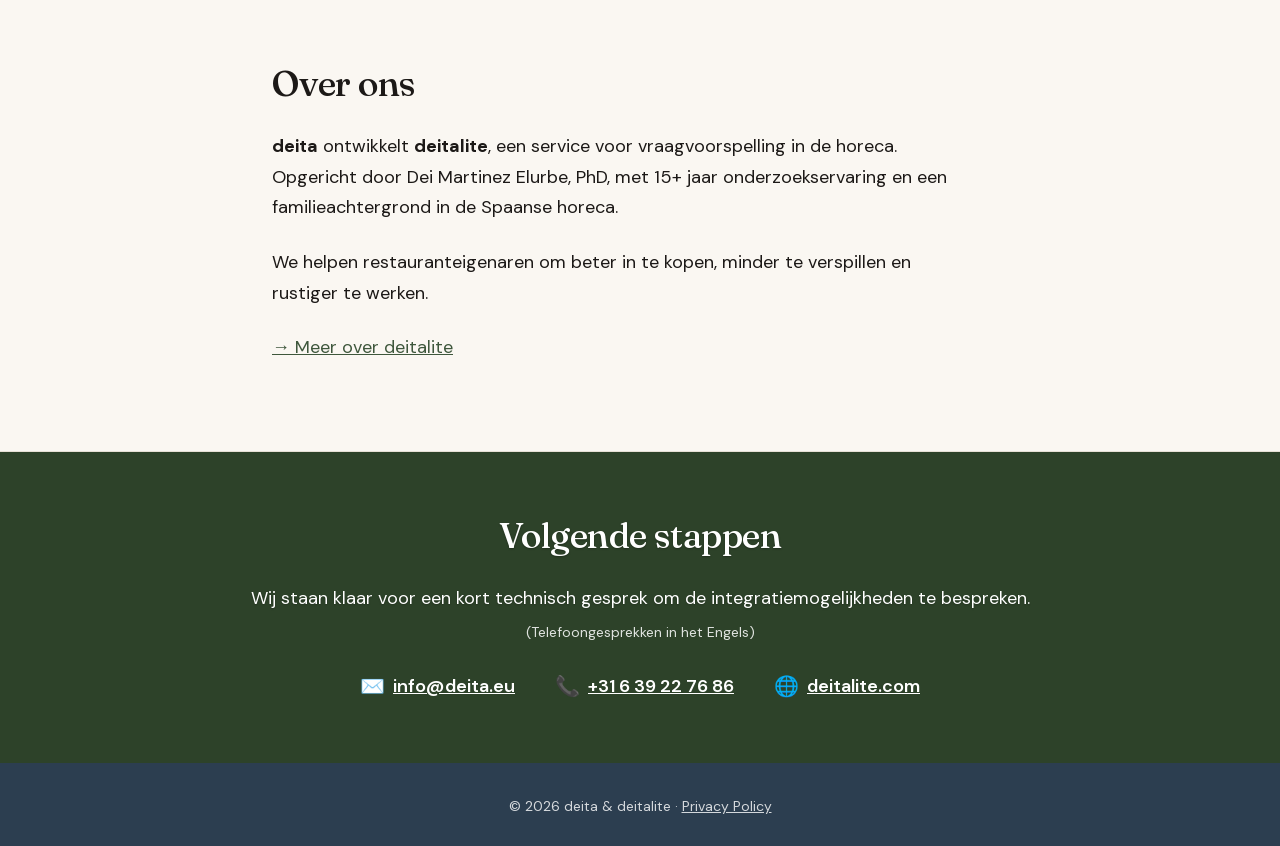
==== commit 6eca9201: "Text wordmark with brand-green full stop (deita family signature) Co-Authored-By: Claude Fable 5 <no" ====
--- a/partners/lightspeed/index.html
+++ b/partners/lightspeed/index.html
@@ -274,8 +274,8 @@
 
     .partner-header .logo {
       font-size: 24px;
-      font-weight: 700;
-      color: var(--color-brand-green);
+      font-weight: 600;
+      color: var(--color-dark-text);
       text-decoration: none;
     }
 
--- a/css/main.css
+++ b/css/main.css
@@ -40,19 +40,19 @@
 :root {
   /* Colors */
   --color-brand-green: #3e573c;
-  --color-brand-green-dark: #2e4329;
+  --color-brand-green-dark: #2c3f2b;
   --color-brand-green-light: rgba(62, 87, 60, 0.08);
   --color-accent-gold: #c9a961;
   --color-accent-gold-light: rgba(201, 169, 97, 0.12);
   --color-white: #ffffff;
-  --color-off-white: #f8f9f7;
-  --color-success: #27AE60;
-  --color-orange: #e67e22;
-  --color-blue: #3498DB;
-  --color-dark-text: #2c3e50;
-  --color-gray-medium: #5f6b6c;
-  --color-gray-light: #ecf0f1;
-  --color-footer-dark: #2c3e50;
+  --color-paper: #FAF7F2;
+  --color-off-white: #F3EFE7;
+  --color-hairline: #E7E0D5;
+  --color-success: var(--color-brand-green);
+  --color-dark-text: #1C1917;
+  --color-gray-medium: #57534E;
+  --color-gray-light: #E7E0D5;
+  --color-footer-dark: #2c3e50;   /* still used by #footer + partner pages; Task 6 deletes it */
 
   /* Email mockup palette */
   --em-green-bg: #dcfce7;
@@ -102,12 +102,13 @@
   --container-narrow: 800px;
 
   /* Border radius */
-  --radius-sm: 6px;
-  --radius-md: 8px;
-
-  /* Shadows */
-  --shadow-card: 0 2px 8px rgba(0,0,0,0.08);
-  --shadow-button: 0 4px 12px rgba(62, 87, 60, 0.25);
+  --radius-sm: 2px;
+  --radius-md: 3px;
+
+  /* Shadows: reserved for the email mockup only */
+  --shadow-card: none;
+  --shadow-button: none;
+  --shadow-mockup: 0 1px 2px rgba(28, 25, 23, 0.06), 0 8px 24px rgba(28, 25, 23, 0.08);
 
   /* Motion */
   --ease-out-quart: cubic-bezier(0.25, 1, 0.5, 1);
@@ -131,7 +132,7 @@
   font-size: var(--font-size-body);
   line-height: 1.7;
   color: var(--color-dark-text);
-  background-color: var(--color-white);
+  background-color: var(--color-paper);
 }
 
 img {
@@ -153,12 +154,14 @@
 h1, h2, h3, h4 {
   line-height: 1.3;
   font-weight: 700;
-  color: var(--color-brand-green);
-}
-
-h1, h2 {
+  color: var(--color-dark-text);
+}
+
+h1, h2, h3 {
   font-family: var(--font-family-serif);
-  font-weight: 400;
+  font-optical-sizing: auto;
+  font-weight: 500;
+  letter-spacing: -0.015em;
 }
 
 h1 {
@@ -195,8 +198,15 @@
   padding: var(--spacing-3xl) 0;
 }
 
-section:nth-child(even) {
-  background-color: var(--color-off-white);
+section + section {
+  border-top: 1px solid var(--color-hairline);
+}
+
+/* Dark statement bands divide themselves — no hairline needed */
+section + #problem,
+section + #final-cta,
+#problem + section {
+  border-top: none;
 }
 
 /* 5. Buttons */
@@ -204,49 +214,53 @@
   display: inline-block;
   background-color: var(--color-brand-green);
   color: var(--color-white);
-  font-size: var(--font-size-body);
-  font-weight: 600;
+  font-family: var(--font-family-mono);
+  font-size: 13px;
+  font-weight: 500;
+  text-transform: uppercase;
+  letter-spacing: 0.09em;
   padding: var(--spacing-sm) var(--spacing-lg);
   border-radius: var(--radius-sm);
-  border: none;
+  border: 1px solid var(--color-brand-green);
   cursor: pointer;
-  box-shadow: var(--shadow-button);
-  transition: background-color var(--transition-normal), transform var(--transition-normal), box-shadow var(--transition-normal);
+  transition: background-color var(--transition-normal), border-color var(--transition-normal);
 }
 
 .btn-primary:hover {
   background-color: var(--color-brand-green-dark);
-  transform: scale(1.02);
+  border-color: var(--color-brand-green-dark);
 }
 
 .btn-secondary {
   display: inline-block;
-  background-color: var(--color-gray-light);
+  background-color: transparent;
   color: var(--color-dark-text);
-  font-size: var(--font-size-body);
-  font-weight: 600;
-  padding: 14px 28px;
-  border-radius: var(--radius-md);
+  font-family: var(--font-family-mono);
+  font-size: 13px;
+  font-weight: 500;
+  text-transform: uppercase;
+  letter-spacing: 0.09em;
+  padding: var(--spacing-sm) var(--spacing-lg);
+  border-radius: var(--radius-sm);
   text-decoration: none;
   cursor: pointer;
-  border: 2px solid var(--color-gray-medium);
-  transition: background-color var(--transition-normal), border-color var(--transition-normal), color var(--transition-normal), transform var(--transition-normal);
+  border: 1px solid var(--color-hairline);
+  transition: border-color var(--transition-normal), color var(--transition-normal);
 }
 
 .btn-secondary:hover {
-  background-color: var(--color-white);
   border-color: var(--color-brand-green);
   color: var(--color-brand-green);
-  transform: scale(1.02);
-}
-
+}
+
+/* Conversion CTAs keep physical size; mono face carries the kinship */
 .btn-large {
-  font-size: 20px;
+  font-size: 14px;
   padding: 18px 36px;
 }
 
 .btn-xlarge {
-  font-size: 22px;
+  font-size: 15px;
   padding: 20px 40px;
 }
 
@@ -267,17 +281,37 @@
 }
 
 .logo {
-  font-size: 24px;
-  font-weight: 700;
+  font-family: var(--font-family-serif);
+  font-optical-sizing: auto;
+  font-size: 26px;
+  font-weight: 600;
+  letter-spacing: -0.02em;
+  color: var(--color-dark-text);
+  line-height: 1;
+  transition: color var(--transition-fast);
+}
+
+/* Family signature: the brand-green full stop (matches deita.eu) */
+.logo::after {
+  content: ".";
   color: var(--color-brand-green);
-  display: flex;
-  align-items: center;
-  gap: 8px;
-}
-
-.logo-icon {
-  height: 42px;
-  width: auto;
+}
+
+.logo:hover {
+  color: var(--color-brand-green);
+}
+
+.footer-wordmark {
+  font-family: var(--font-family-serif);
+  font-optical-sizing: auto;
+  font-weight: 600;
+  font-size: 20px;
+  letter-spacing: -0.02em;
+}
+
+.footer-wordmark::after {
+  content: ".";
+  color: var(--color-brand-green);
 }
 
 /* 6.5. Header Right Section (Language + CTA) */
@@ -289,7 +323,10 @@
 
 .header-link {
   color: var(--color-gray-medium);
-  font-size: var(--font-size-small);
+  font-family: var(--font-family-mono);
+  text-transform: uppercase;
+  letter-spacing: 0.08em;
+  font-size: 12px;
   font-weight: 500;
   text-decoration: none;
   padding: 8px 12px;
@@ -317,7 +354,9 @@
   border-radius: 999px;
   background-color: var(--color-gray-light);
   color: var(--color-dark-text);
-  font-size: var(--font-size-small);
+  font-family: var(--font-family-mono);
+  font-size: 12px;
+  letter-spacing: 0.02em;
 }
 
 .start-grid {
@@ -442,7 +481,6 @@
 }
 
 .start-faq-section {
-  background-color: var(--color-white);
   padding: var(--spacing-xl) 0;
 }
 
@@ -516,8 +554,8 @@
   border: 1px solid var(--color-gray-light);
   border-radius: var(--radius-sm);
   cursor: pointer;
-  font-family: var(--font-family);
-  font-size: var(--font-size-small);
+  font-family: var(--font-family-mono);
+  font-size: 12px;
   color: var(--color-dark-text);
   transition: border-color var(--transition-fast), background-color var(--transition-fast);
 }
@@ -580,7 +618,8 @@
   padding: 12px 16px;
   cursor: pointer;
   transition: background-color var(--transition-fast);
-  font-size: var(--font-size-small);
+  font-family: var(--font-family-mono);
+  font-size: 12px;
 }
 
 .lang-option:first-child {
@@ -736,7 +775,6 @@
 
 /* 8. Hero Section */
 #hero {
-  background: linear-gradient(135deg, var(--color-white) 0%, #f3f6f2 50%, var(--color-off-white) 100%);
   padding: var(--spacing-2xl) 0;
 }
 
@@ -797,7 +835,9 @@
 }
 
 .hero-trust-signal {
-  font-size: var(--font-size-small);
+  font-family: var(--font-family-mono);
+  font-size: 12px;
+  letter-spacing: 0.02em;
   color: var(--color-gray-medium);
   margin-top: var(--spacing-sm);
   background-color: var(--color-accent-gold-light);
@@ -1351,9 +1391,6 @@
 }
 
 /* 9. How It Works Section */
-#how-it-works {
-  background-color: var(--color-off-white);
-}
 
 .how-subtitle {
   font-size: var(--font-size-body);
@@ -1426,9 +1463,6 @@
 }
 
 /* 10. Features Section */
-#features {
-  background-color: var(--color-white);
-}
 
 .features-subtitle {
   text-align: center;
@@ -1495,9 +1529,6 @@
 }
 
 /* 11. ROI Section */
-#roi {
-  background: linear-gradient(135deg, rgba(62, 87, 60, 0.05) 0%, var(--color-off-white) 100%);
-}
 
 .roi-subtitle {
   text-align: center;
@@ -1549,11 +1580,12 @@
 
 .roi-example-label {
   text-align: center;
+  font-family: var(--font-family-mono);
   font-size: var(--font-size-small);
   font-weight: 600;
   color: var(--color-gray-medium);
   text-transform: uppercase;
-  letter-spacing: 1px;
+  letter-spacing: 0.12em;
   margin-bottom: var(--spacing-xs);
   margin-top: var(--spacing-lg);
 }
@@ -1566,9 +1598,6 @@
 }
 
 /* 12. Pricing Section */
-#pricing {
-  background-color: var(--color-white);
-}
 
 .pricing-subtitle {
   text-align: center;
@@ -1659,7 +1688,10 @@
 }
 
 .integration-label {
-  font-size: var(--font-size-small);
+  font-family: var(--font-family-mono);
+  text-transform: uppercase;
+  letter-spacing: 0.08em;
+  font-size: 11px;
   color: var(--color-gray-medium);
   margin: 0;
 }
@@ -1670,9 +1702,6 @@
 }
 
 /* 13. FAQ Section */
-#faq {
-  background-color: var(--color-off-white);
-}
 
 .faq-grid {
   display: grid;
@@ -1746,7 +1775,7 @@
 }
 
 .faq-item a {
-  color: var(--color-blue);
+  color: var(--color-brand-green);
   text-decoration: underline;
 }
 
@@ -1973,12 +2002,12 @@
 
   /* Button sizes */
   .btn-large {
-    font-size: 18px;
+    font-size: 14px;
     padding: 16px 28px;
   }
 
   .btn-xlarge {
-    font-size: 20px;
+    font-size: 15px;
     padding: 18px 32px;
   }
 
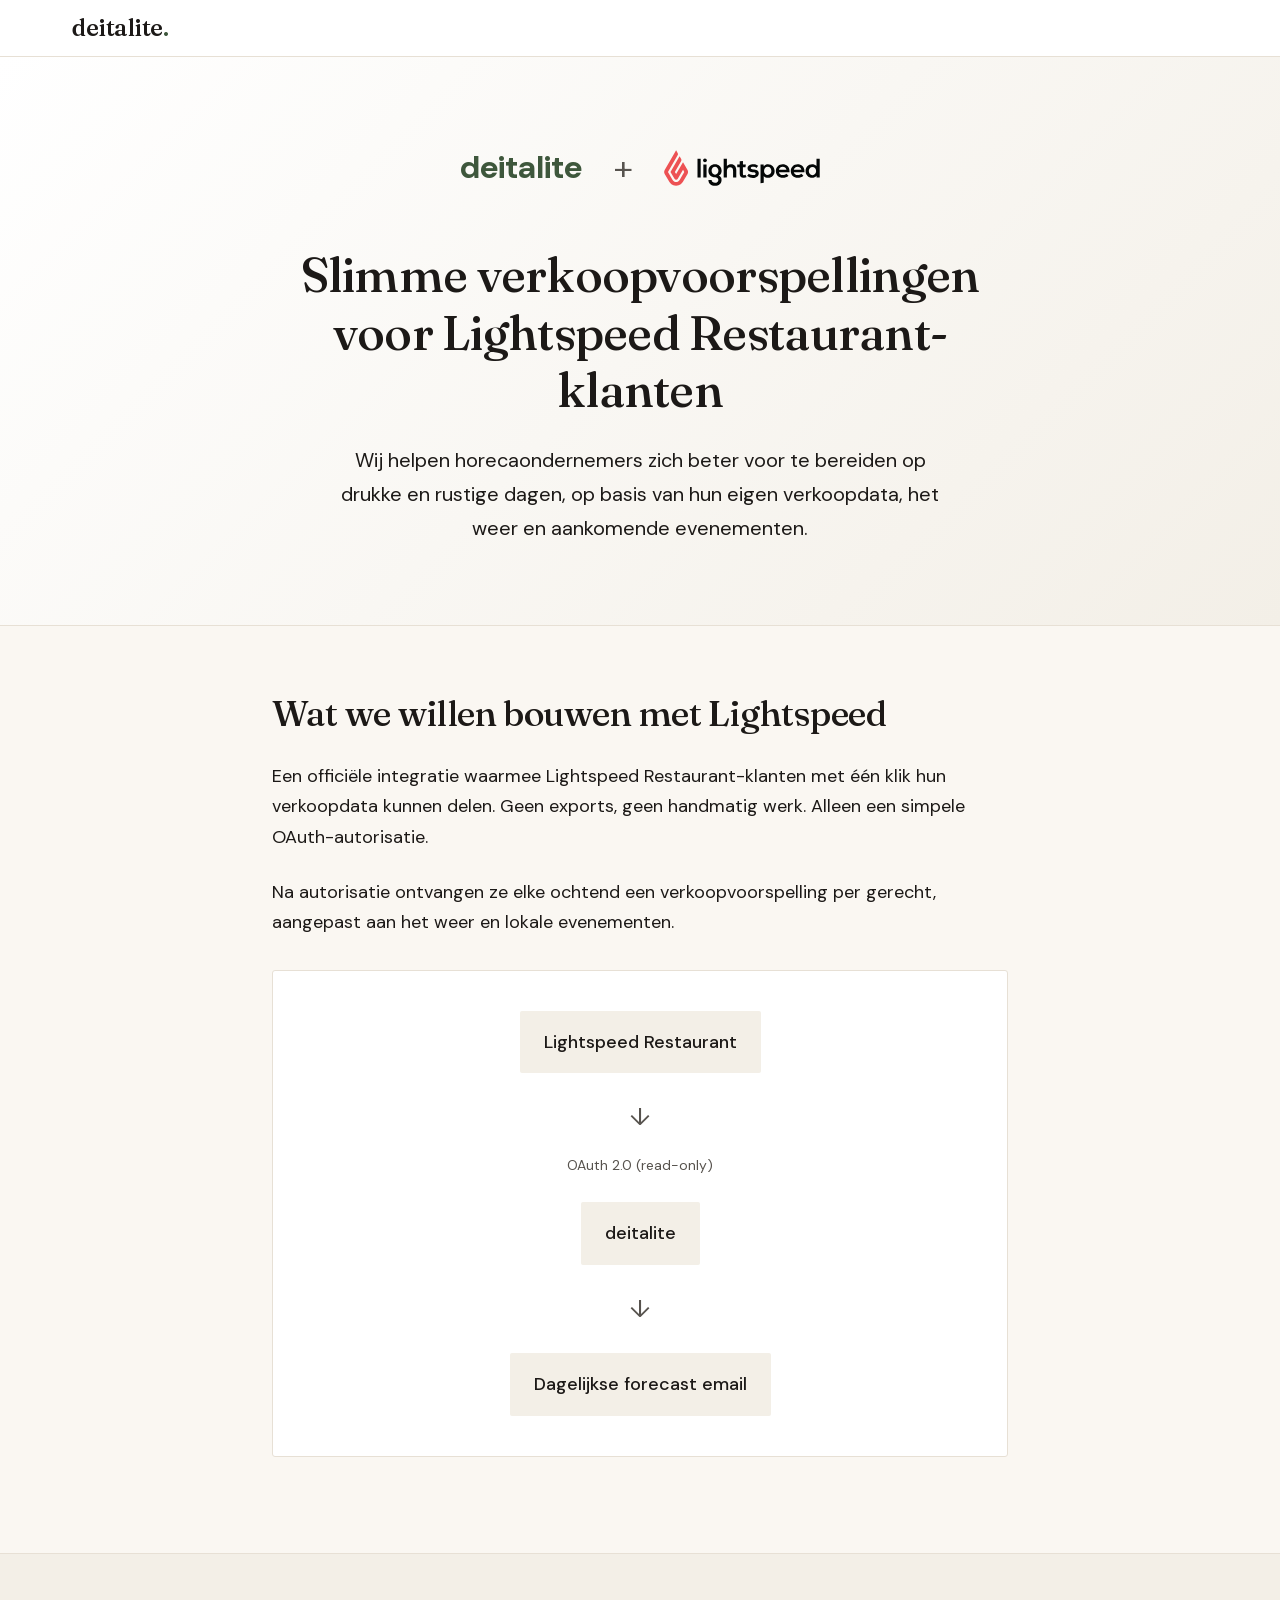
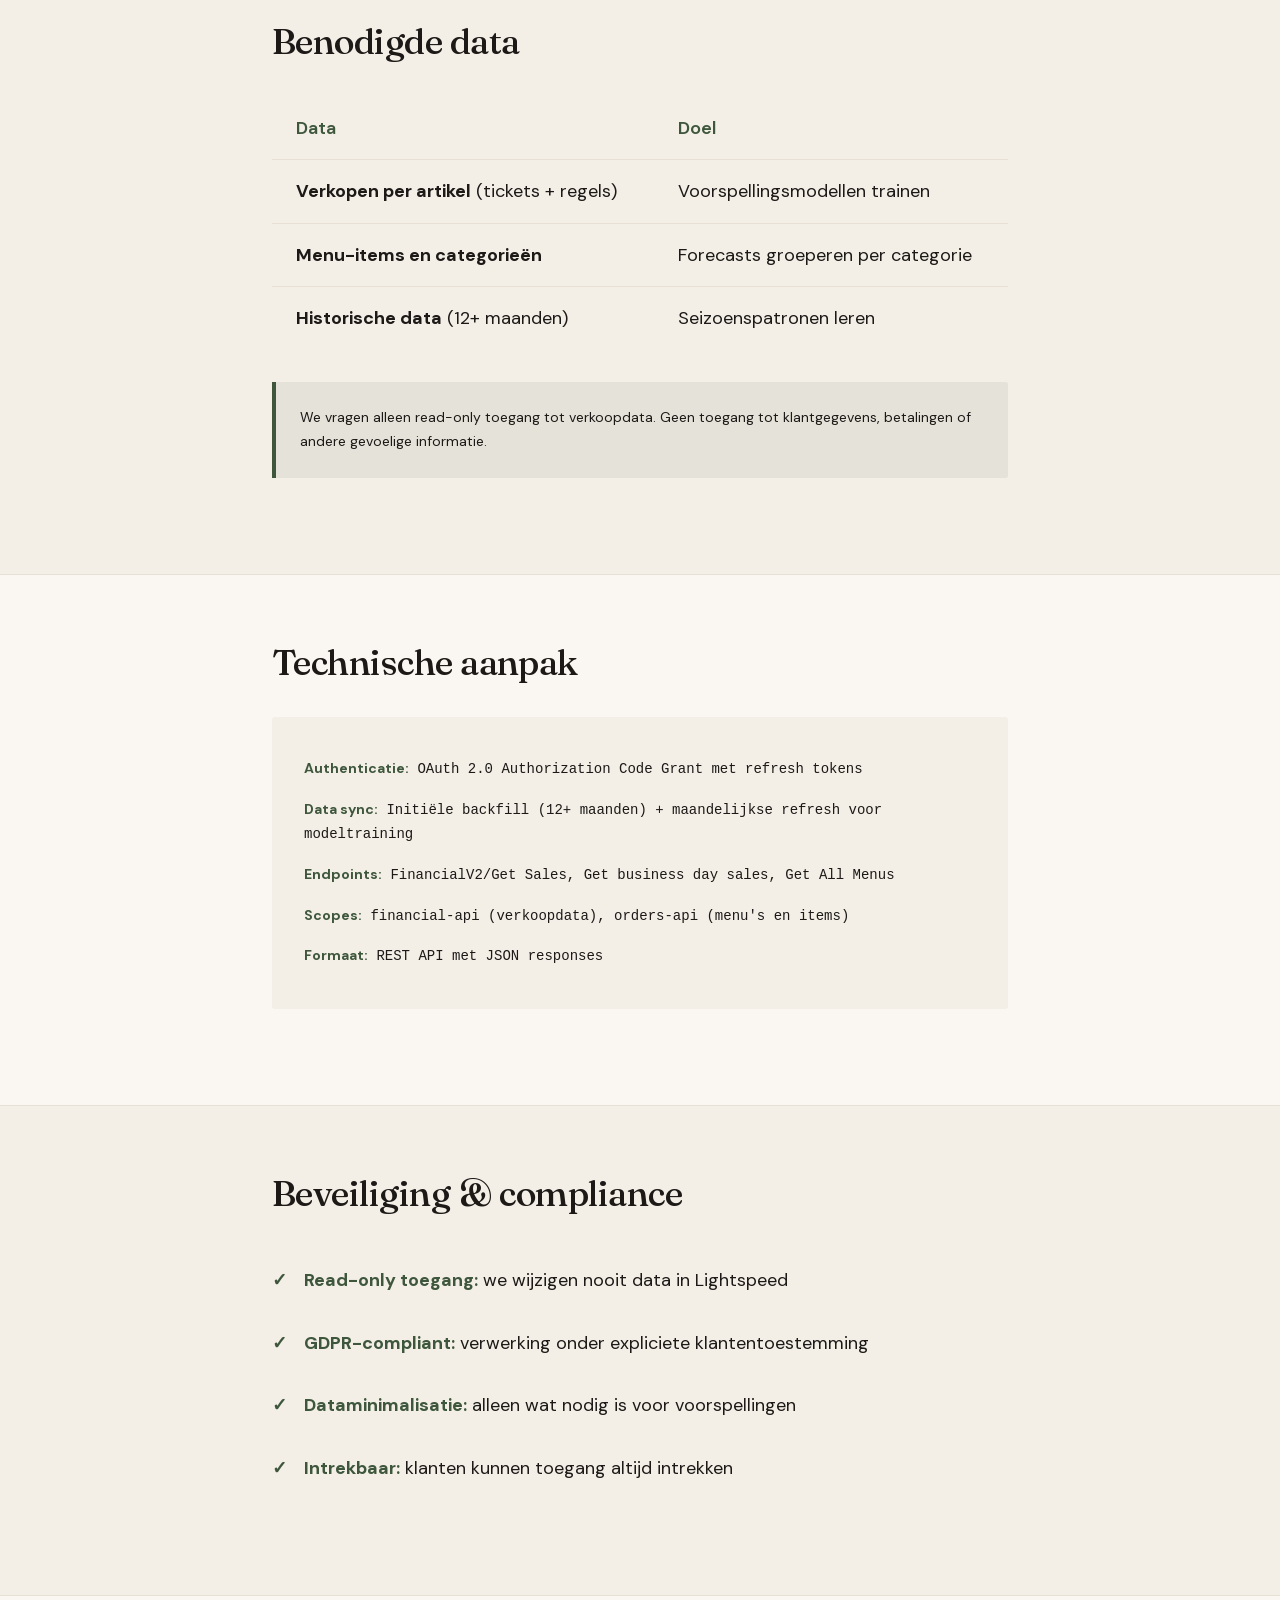
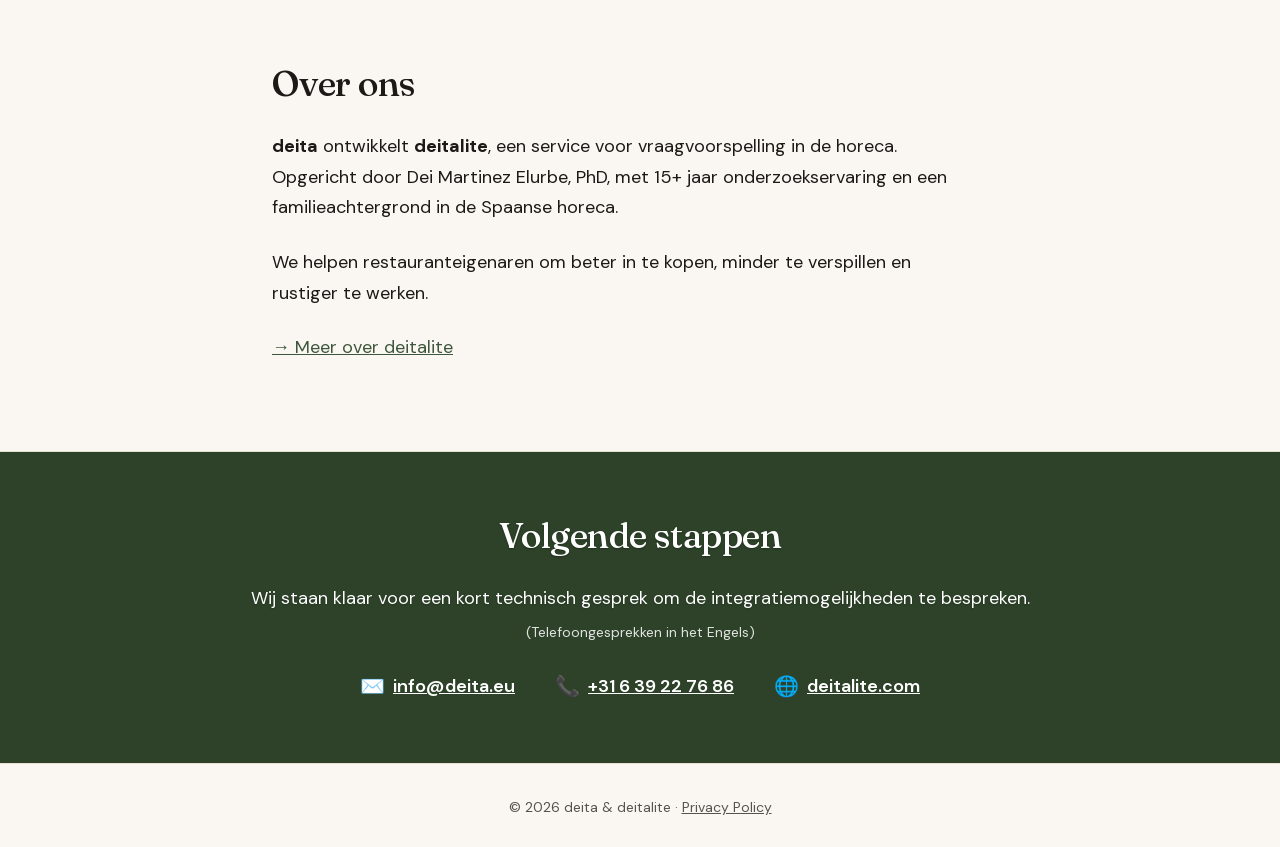
==== commit ad8814da: "Light footer with umbrella line: built by deita, the practice of Dei Martinez Elurbe Co-Authored-By:" ====
--- a/partners/lightspeed/index.html
+++ b/partners/lightspeed/index.html
@@ -281,8 +281,9 @@
 
     /* Footer simplified */
     .partner-footer {
-      background-color: var(--color-footer-dark);
-      color: var(--color-white);
+      background-color: transparent;
+      border-top: 1px solid var(--color-hairline);
+      color: var(--color-gray-medium);
       padding: var(--spacing-lg) 0;
       text-align: center;
     }
@@ -290,12 +291,17 @@
     .partner-footer p {
       margin: 0;
       font-size: var(--font-size-small);
-      opacity: 0.8;
+      color: var(--color-gray-medium);
     }
 
     .partner-footer a {
-      color: var(--color-white);
+      color: var(--color-gray-medium);
       text-decoration: underline;
+      transition: color var(--transition-fast);
+    }
+
+    .partner-footer a:hover {
+      color: var(--color-brand-green);
     }
 
     /* Mobile responsive */
--- a/css/main.css
+++ b/css/main.css
@@ -52,7 +52,6 @@
   --color-dark-text: #1C1917;
   --color-gray-medium: #57534E;
   --color-gray-light: #E7E0D5;
-  --color-footer-dark: #2c3e50;   /* still used by #footer + partner pages; Task 6 deletes it */
 
   /* Email mockup palette */
   --em-green-bg: #dcfce7;
@@ -370,7 +369,7 @@
   background-color: var(--color-white);
   border-radius: var(--radius-md);
   padding: var(--spacing-lg);
-  box-shadow: var(--shadow-card);
+  border: 1px solid var(--color-hairline);
   text-align: left;
 }
 
@@ -718,9 +717,9 @@
 }
 
 .demo-form-prominent {
-  background: linear-gradient(135deg, #f0fdf4 0%, #e8f8ec 100%);
-  border: 1px solid #bbf7d0;
-  border-radius: var(--radius-lg, 12px);
+  background: var(--color-white);
+  border: 1px solid var(--color-hairline);
+  border-radius: var(--radius-md);
   padding: var(--spacing-lg) var(--spacing-xl);
   max-width: 540px;
   margin: var(--spacing-xl) auto 0;
@@ -746,10 +745,10 @@
 
 /* 7. USP Banner */
 #usp-banner {
-  background-color: var(--color-brand-green);
-  color: var(--color-white);
-  padding: var(--spacing-sm) 0;
-  border-bottom: 2px solid rgba(0, 0, 0, 0.1);
+  background-color: transparent;
+  color: var(--color-gray-medium);
+  padding: 10px 0;
+  border-bottom: 1px solid var(--color-hairline);
 }
 
 .usp-items {
@@ -763,14 +762,11 @@
 .usp-item {
   display: flex;
   align-items: center;
-  gap: var(--spacing-xs);
-  font-size: var(--font-size-small);
+  font-family: var(--font-family-mono);
+  font-size: 11px;
   font-weight: 500;
-}
-
-.usp-icon {
-  font-size: 16px;
-  color: var(--color-white);
+  text-transform: uppercase;
+  letter-spacing: 0.1em;
 }
 
 /* 8. Hero Section */
@@ -871,9 +867,10 @@
 
 .email-mockup .email-card {
   background: var(--color-white);
-  border-radius: 16px;
+  border-radius: 6px;
   overflow: hidden;
-  box-shadow: 0 25px 50px -12px rgba(0, 0, 0, 0.25);
+  border: 1px solid var(--color-hairline);
+  box-shadow: var(--shadow-mockup);
 }
 
 .email-mockup .em-header {
@@ -1493,8 +1490,8 @@
 }
 
 .feature-item h3 {
-  font-size: 1.05rem;
-  font-weight: 600;
+  font-size: 1.15rem;
+  font-weight: 500;
   margin-bottom: 6px;
 }
 
@@ -1825,8 +1822,9 @@
 
 /* 15. Footer */
 #footer {
-  background-color: var(--color-footer-dark);
-  color: var(--color-white);
+  background-color: transparent;
+  border-top: 1px solid var(--color-hairline);
+  color: var(--color-dark-text);
   padding: var(--spacing-xl) 0;
 }
 
@@ -1838,9 +1836,17 @@
 }
 
 .footer-col h4 {
-  color: var(--color-white);
+  color: var(--color-dark-text);
   margin-bottom: var(--spacing-sm);
-  font-size: var(--font-size-body);
+}
+
+.footer-col h4:not(.footer-wordmark) {
+  font-family: var(--font-family-mono);
+  font-size: 12px;
+  font-weight: 500;
+  text-transform: uppercase;
+  letter-spacing: 0.12em;
+  color: var(--color-gray-medium);
 }
 
 .footer-col ul li {
@@ -1848,18 +1854,28 @@
 }
 
 .footer-col a {
-  color: var(--color-white);
-  opacity: 0.8;
-  transition: opacity var(--transition-fast);
+  color: var(--color-gray-medium);
+  transition: color var(--transition-fast);
 }
 
 .footer-col a:hover {
-  opacity: 1;
+  color: var(--color-brand-green);
+}
+
+.footer-col p {
+  color: var(--color-gray-medium);
+}
+
+.footer-col p a {
+  color: var(--color-brand-green);
+  text-decoration: underline;
+  text-decoration-thickness: 1px;
+  text-underline-offset: 3px;
 }
 
 .footer-note {
   font-size: var(--font-size-small);
-  opacity: 0.8;
+  color: var(--color-gray-medium);
   margin-top: var(--spacing-xs);
 }
 
@@ -1867,29 +1883,22 @@
   text-align: center;
   padding: var(--spacing-xl) 0 var(--spacing-lg) 0;
   margin-top: var(--spacing-lg);
-  border-top: 1px solid rgba(255,255,255,0.2);
+  border-top: 1px solid var(--color-hairline);
 }
 
 .footer-cta h3 {
-  color: var(--color-white);
+  color: var(--color-dark-text);
   margin-bottom: var(--spacing-md);
   font-size: var(--font-size-h3);
 }
 
-.footer-cta .btn-primary {
-  background-color: var(--color-white);
-  color: var(--color-footer-dark);
-}
-
-.footer-cta .btn-primary:hover {
-  background-color: var(--color-off-white);
-}
-
 .footer-bottom {
   text-align: center;
   padding-top: var(--spacing-sm);
-  border-top: 1px solid rgba(255,255,255,0.2);
-  font-size: var(--font-size-small);
+  border-top: 1px solid var(--color-hairline);
+  font-family: var(--font-family-mono);
+  font-size: 12px;
+  color: var(--color-gray-medium);
 }
 
 /* Gold decorative rule */
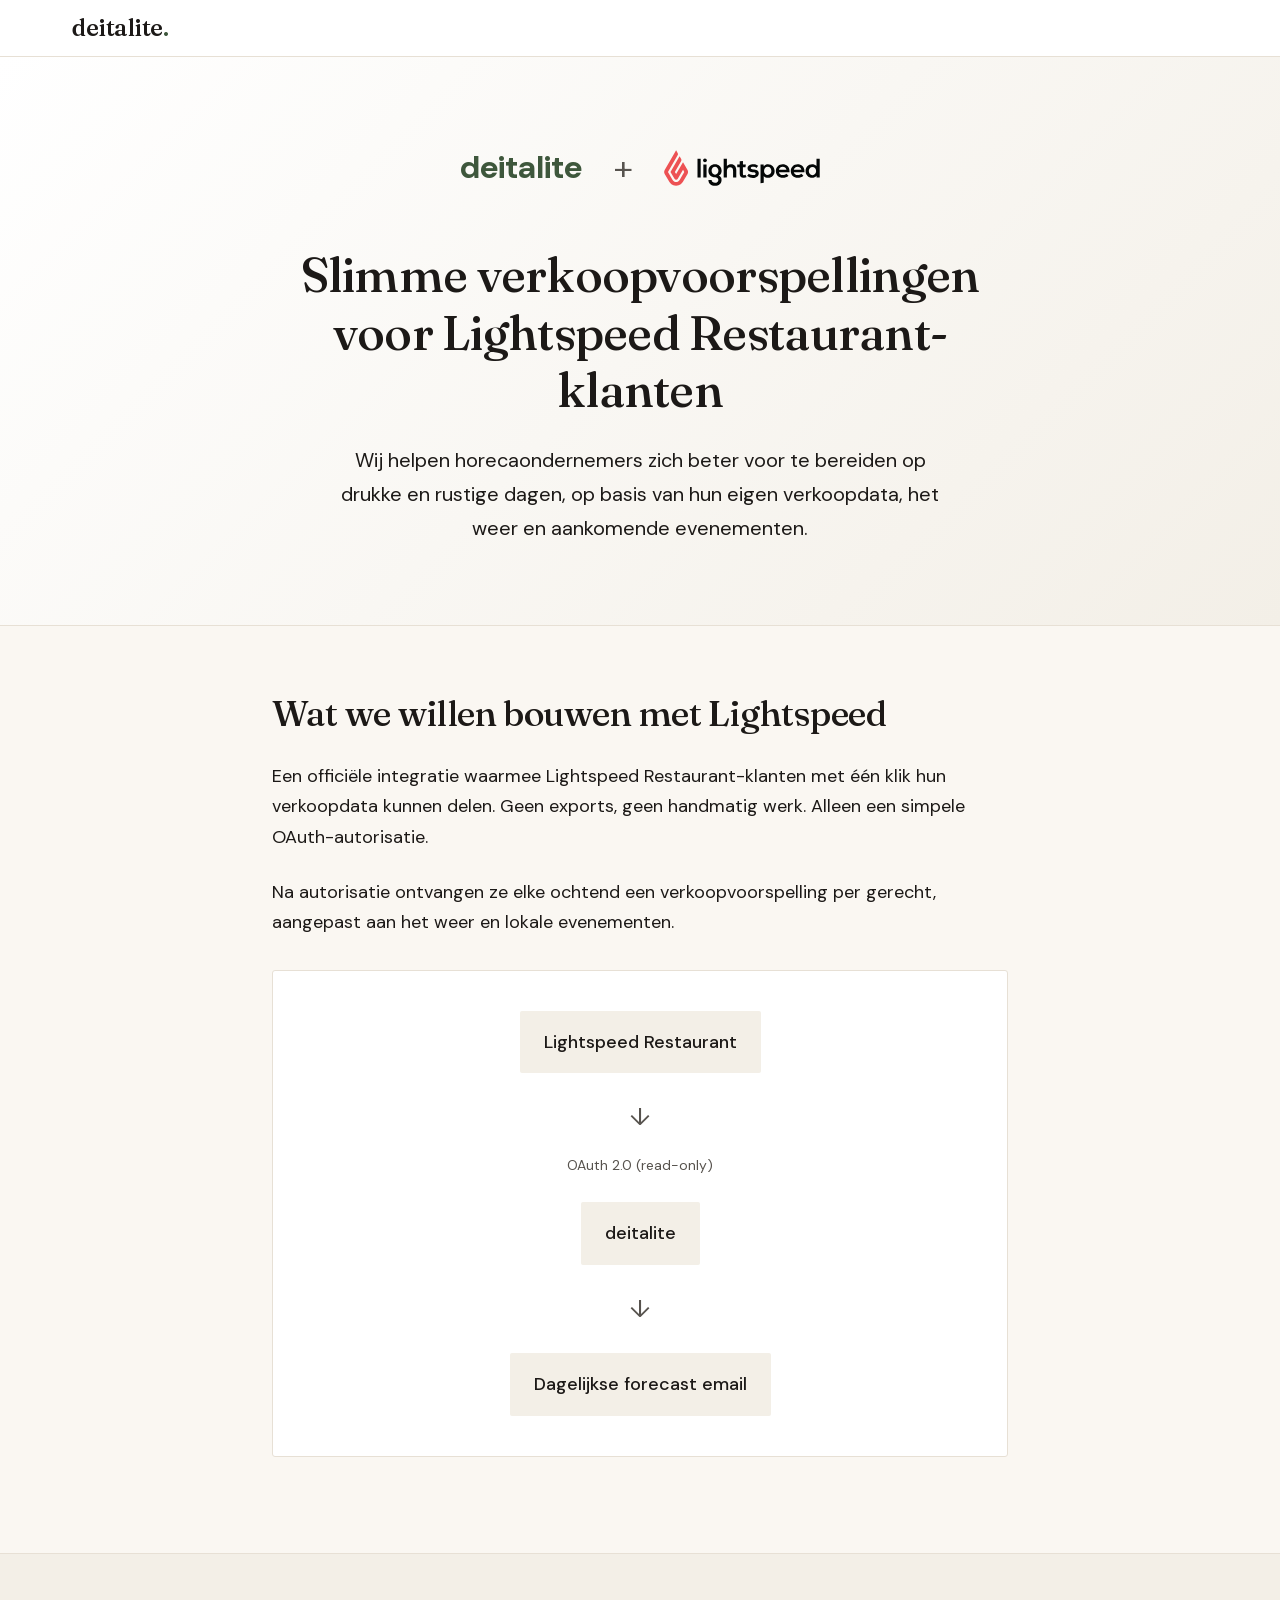
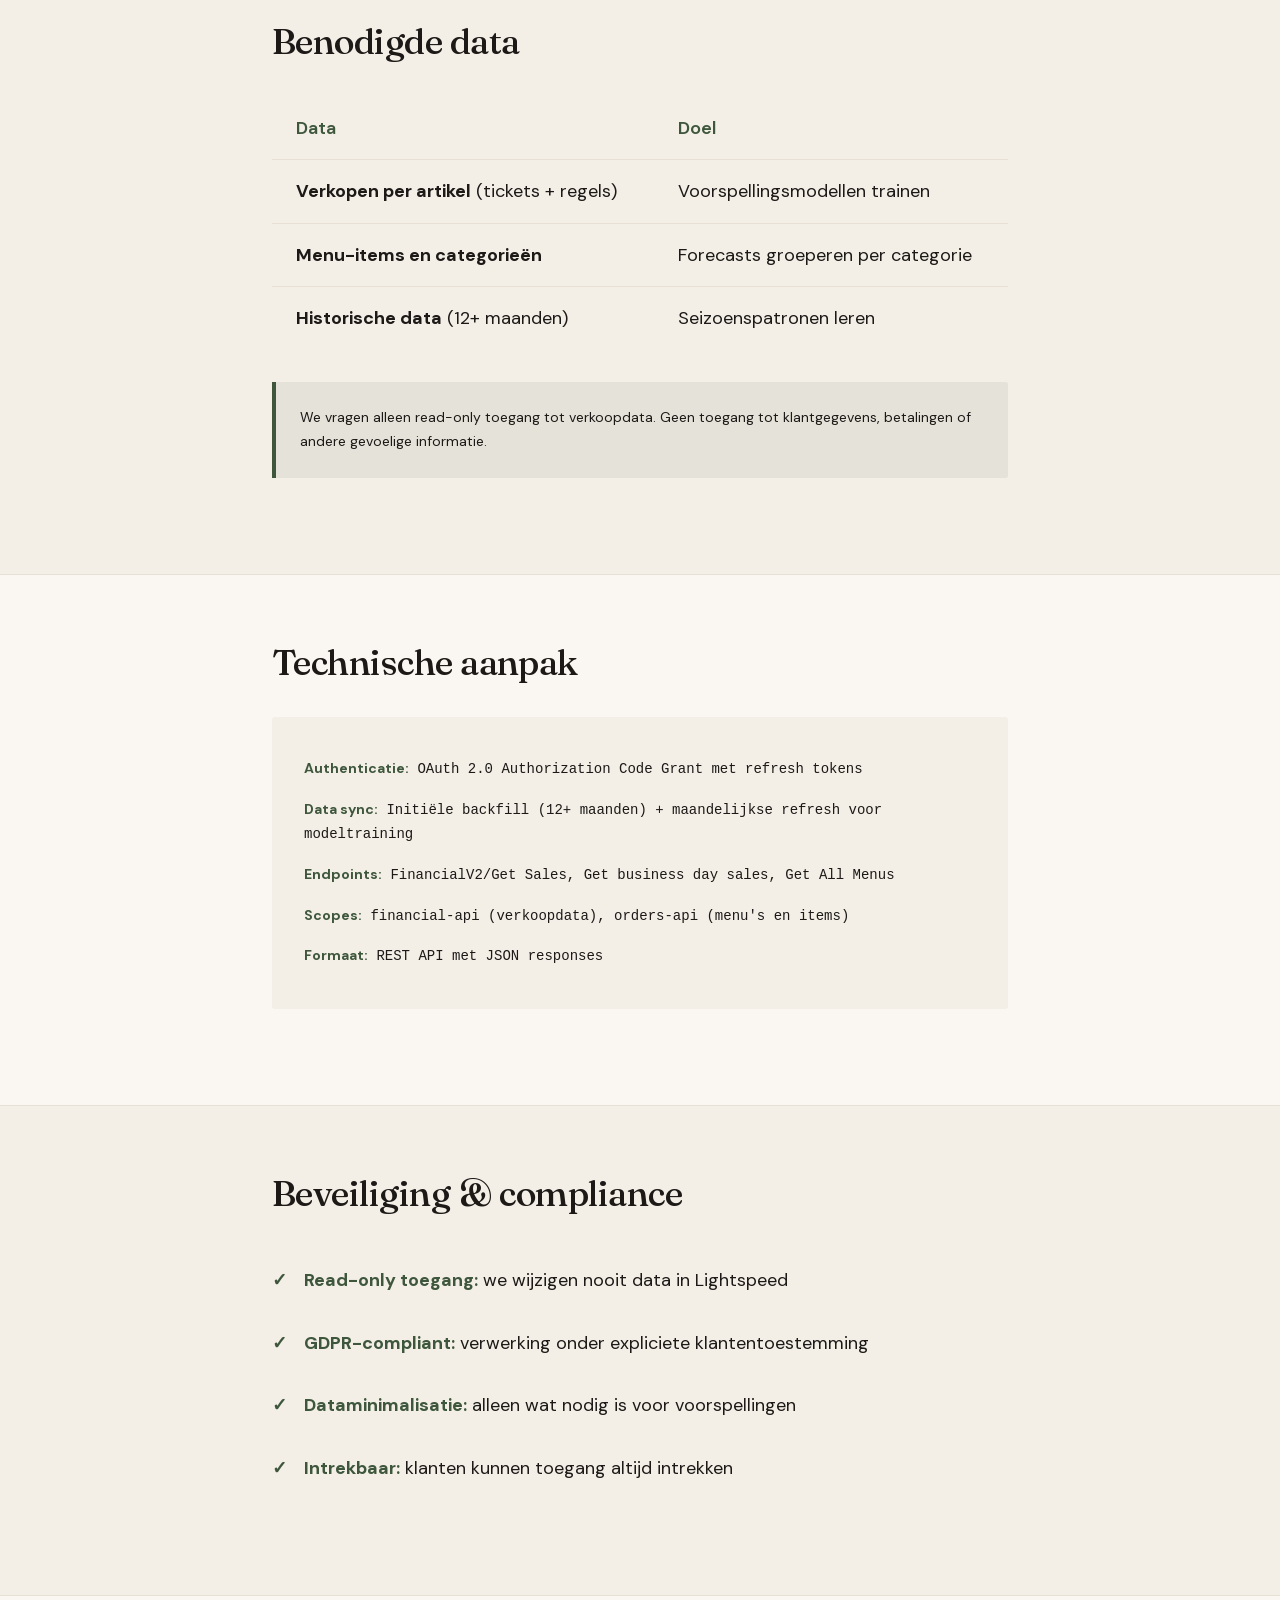
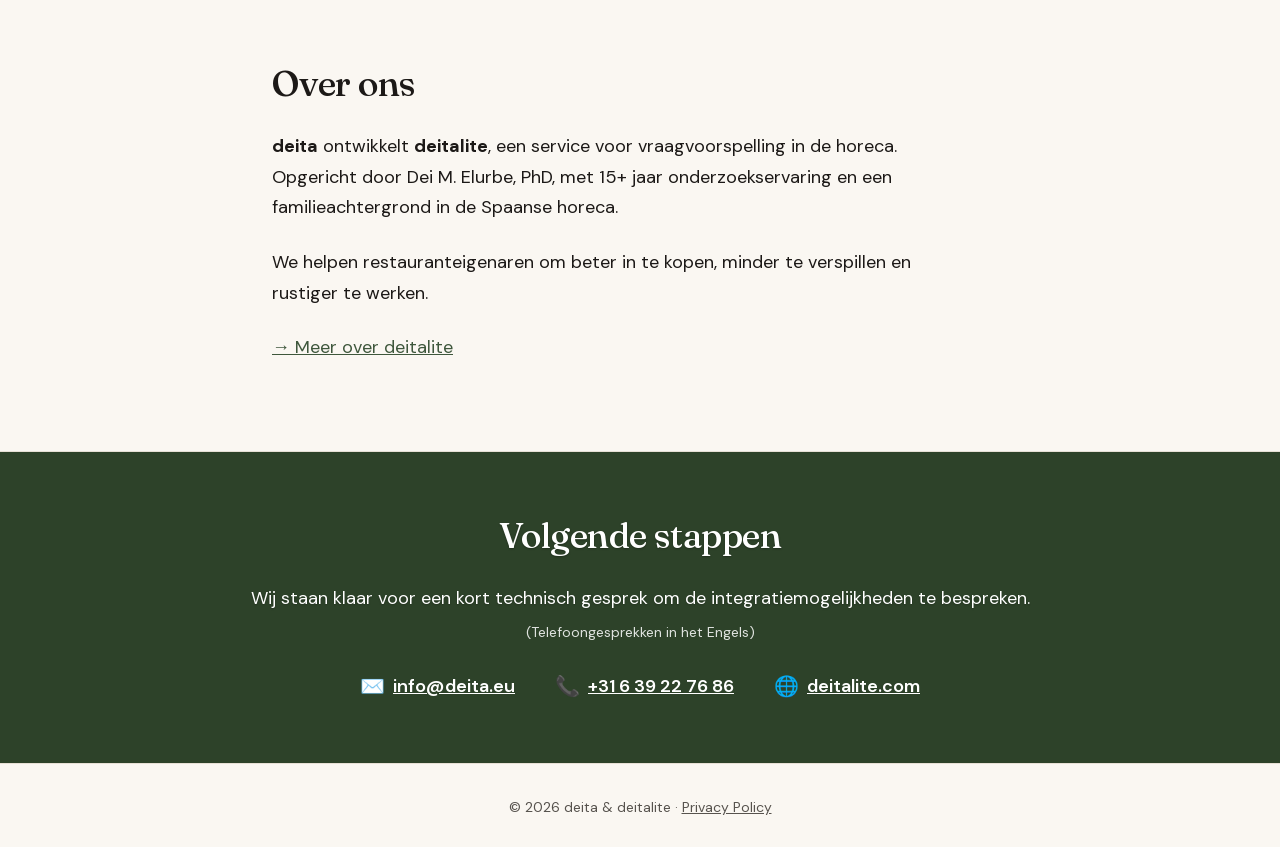
==== commit c7c652bd: "Byline sweep: "Dei Martinez Elurbe" -> "Dei M. Elurbe" (D-011) Ten occurrences: EN footer tagline (i" ====
--- a/partners/lightspeed/index.html
+++ b/partners/lightspeed/index.html
@@ -331,12 +331,6 @@
     }
   </style>
 
-  <!-- Privacy-friendly analytics by Plausible -->
-  <script async src="https://plausible.io/js/pa-65TSuSNlhsvQWSmN3Vd-s.js"></script>
-  <script>
-    window.plausible=window.plausible||function(){(plausible.q=plausible.q||[]).push(arguments)},plausible.init=plausible.init||function(i){plausible.o=i||{}};
-    plausible.init()
-  </script>
 </head>
 <body>
 
@@ -450,7 +444,7 @@
     <div class="container-narrow" style="text-align: left;">
       <h2>Over ons</h2>
       <div class="about-text">
-        <p><strong>deita</strong> ontwikkelt <strong>deitalite</strong>, een service voor vraagvoorspelling in de horeca. Opgericht door Dei Martinez Elurbe, PhD, met 15+ jaar onderzoekservaring en een familieachtergrond in de Spaanse horeca.</p>
+        <p><strong>deita</strong> ontwikkelt <strong>deitalite</strong>, een service voor vraagvoorspelling in de horeca. Opgericht door Dei M. Elurbe, PhD, met 15+ jaar onderzoekservaring en een familieachtergrond in de Spaanse horeca.</p>
         <p>We helpen restauranteigenaren om beter in te kopen, minder te verspillen en rustiger te werken.</p>
         <p><a href="https://deitalite.com" class="about-link">→ Meer over deitalite</a></p>
       </div>
@@ -488,6 +482,7 @@
     </div>
   </footer>
 
-  <!-- Cloudflare Web Analytics --><script defer src='https://static.cloudflareinsights.com/beacon.min.js' data-cf-beacon='{"token": "adcffdc99c6c44a7838d795c1246704c"}'></script><!-- End Cloudflare Web Analytics -->
+  <!-- GoatCounter (privacy-friendly analytics) -->
+  <script data-goatcounter="https://deitalite.goatcounter.com/count" async src="https://gc.zgo.at/count.js"></script>
 </body>
 </html>
--- a/css/main.css
+++ b/css/main.css
@@ -1579,7 +1579,7 @@
   text-align: center;
   font-family: var(--font-family-mono);
   font-size: var(--font-size-small);
-  font-weight: 600;
+  font-weight: 500;
   color: var(--color-gray-medium);
   text-transform: uppercase;
   letter-spacing: 0.12em;
@@ -1808,6 +1808,7 @@
 #final-cta .btn-primary {
   background-color: var(--color-white);
   color: var(--color-brand-green);
+  border-color: var(--color-white);
   margin: var(--spacing-md) 0;
 }
 
